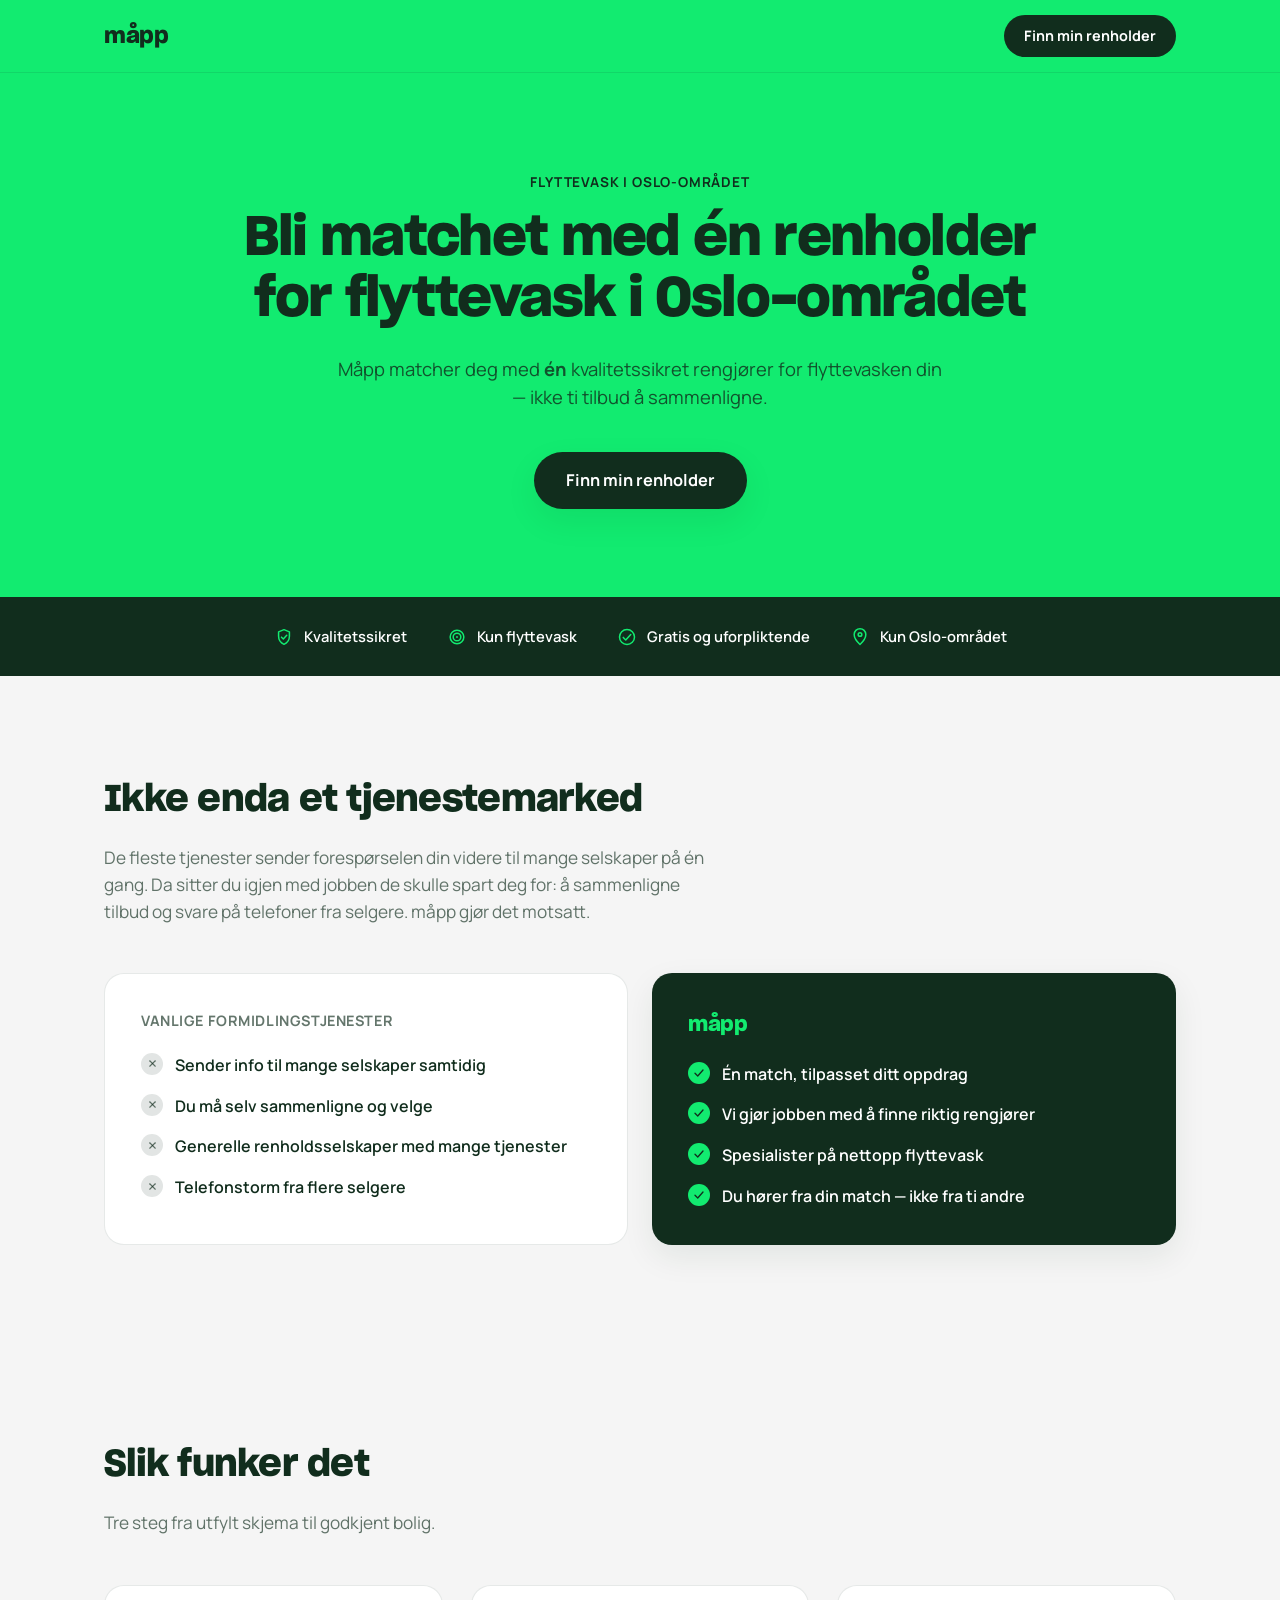
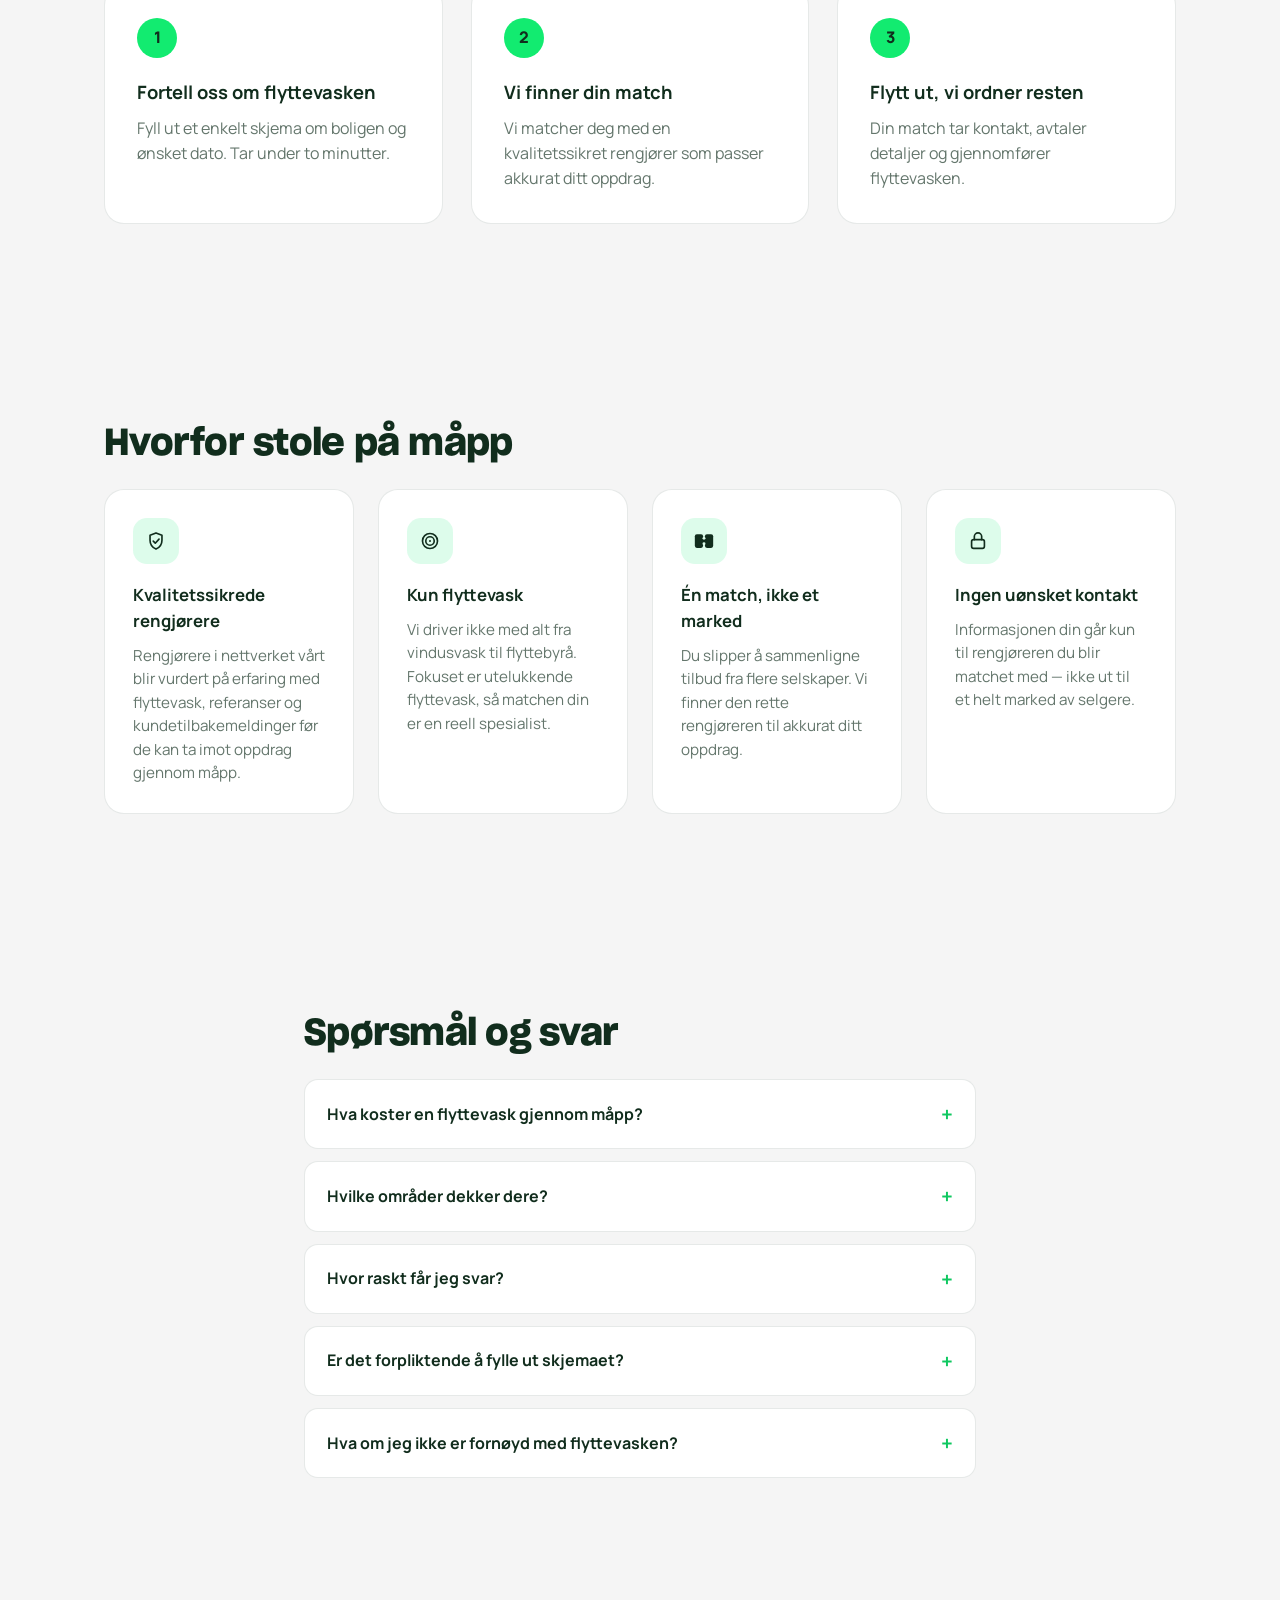
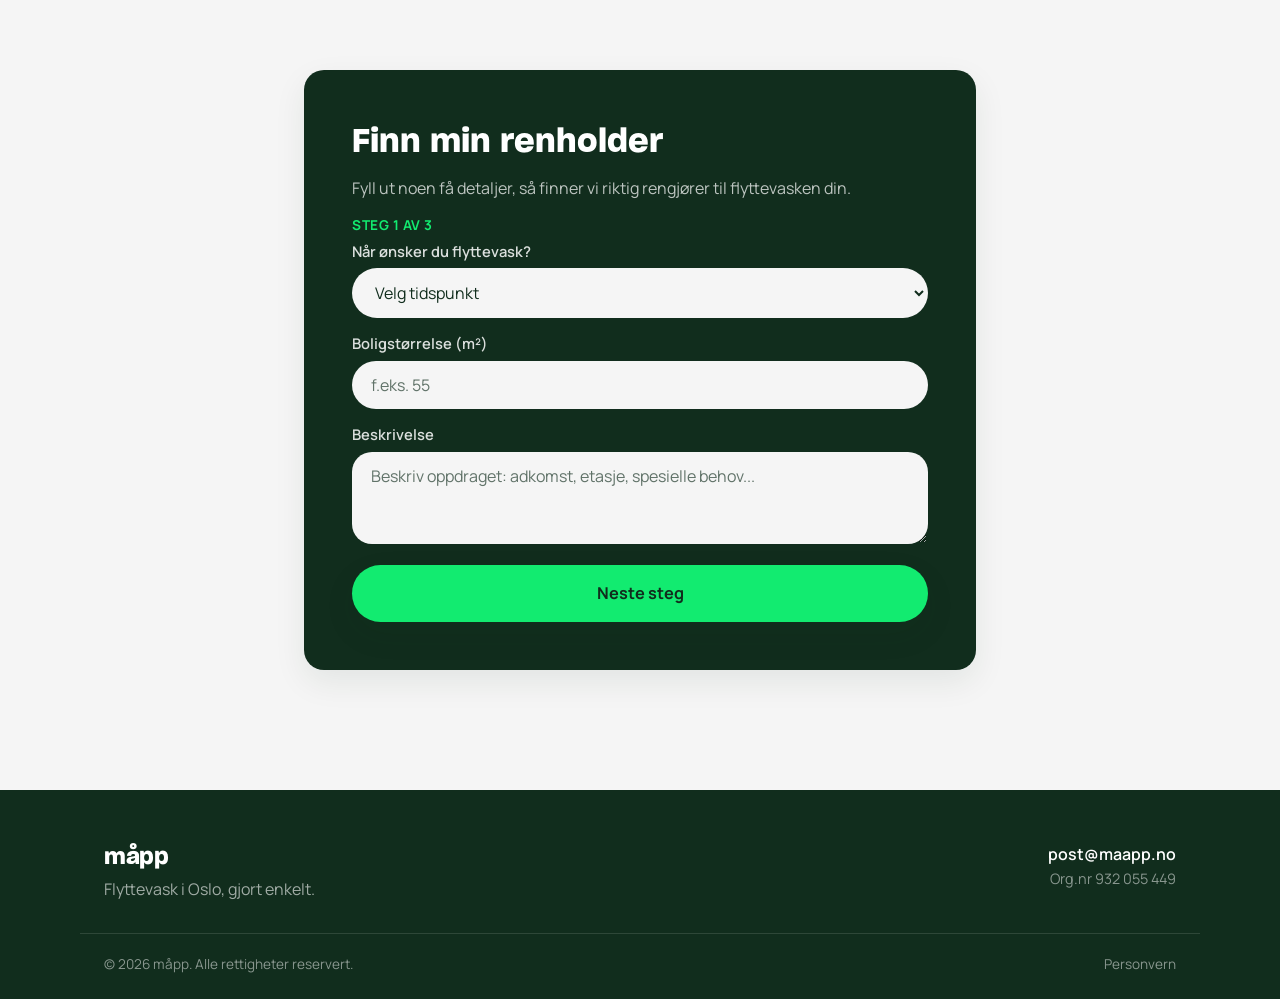
==== index.html @ 603608c3 "Initial commit: måpp landing page Static one-page site for måpp's move-out cleaning lead-gen service" ====
<!DOCTYPE html>
<html lang="no">
<head>
<meta charset="UTF-8">
<meta name="viewport" content="width=device-width, initial-scale=1.0">
<title>måpp — Flyttevask i Oslo, uten styret</title>
<meta name="description" content="måpp matcher deg med én kvalitetssikret rengjører som er spesialist på flyttevask i Oslo. Ingen tilbud å sammenligne, ingen telefonstorm — bare riktig match.">
<link rel="icon" type="image/png" href="icon.png">
<link rel="preconnect" href="https://fonts.googleapis.com">
<link rel="preconnect" href="https://fonts.gstatic.com" crossorigin>
<link href="https://fonts.googleapis.com/css2?family=Manrope:wght@400;500;600;700;800&display=swap" rel="stylesheet">
<link rel="stylesheet" href="css/style.css">
</head>
<body>

<header class="site-header" id="top">
  <div class="container header-inner">
    <a href="#top" class="logo">måpp</a>

    <div class="header-actions">
      <a href="#skjema" class="btn btn-primary btn-small">Finn min renholder</a>
    </div>
  </div>
</header>

<main>

  <!-- HERO -->
  <section class="hero">
    <div class="container hero-inner">
      <p class="eyebrow">flyttevask i oslo-området</p>
      <h1>Bli matchet med én renholder for flyttevask i Oslo-området</h1>
      <p class="hero-sub">
        Måpp matcher deg med <strong>én</strong> kvalitetssikret rengjører for flyttevasken din —
        ikke ti tilbud å sammenligne.
      </p>
      <a href="#skjema" class="btn btn-primary btn-large">Finn min renholder</a>
    </div>
  </section>

  <!-- TRUST BANNER -->
  <section class="trust-banner">
    <div class="container trust-banner-inner">
      <div class="trust-banner-item">
        <span class="icon-banner" aria-hidden="true">
          <svg viewBox="0 0 24 24" fill="none" stroke="currentColor" stroke-width="1.8" stroke-linecap="round" stroke-linejoin="round">
            <path d="M12 3.2l6.5 2.6v5.4c0 4.4-2.8 8-6.5 9.6-3.7-1.6-6.5-5.2-6.5-9.6V5.8L12 3.2z"/>
            <polyline points="9 12.2 11.2 14.4 15.3 9.9"/>
          </svg>
        </span>
        <span>Kvalitetssikret</span>
      </div>
      <div class="trust-banner-item">
        <span class="icon-banner" aria-hidden="true">
          <svg viewBox="0 0 24 24" fill="none" stroke="currentColor" stroke-width="1.8">
            <circle cx="12" cy="12" r="8.2"/>
            <circle cx="12" cy="12" r="4.6"/>
            <circle cx="12" cy="12" r="1.1" fill="currentColor" stroke="none"/>
          </svg>
        </span>
        <span>Kun flyttevask</span>
      </div>
      <div class="trust-banner-item">
        <span class="icon-banner" aria-hidden="true">
          <svg viewBox="0 0 24 24" fill="none" stroke="currentColor" stroke-width="1.8">
            <circle cx="12" cy="12" r="9"/>
            <polyline points="7.5 12.5 10.5 15.5 16.5 9" stroke-linecap="round" stroke-linejoin="round"/>
          </svg>
        </span>
        <span>Gratis og uforpliktende</span>
      </div>
      <div class="trust-banner-item">
        <span class="icon-banner" aria-hidden="true">
          <svg viewBox="0 0 24 24" fill="none" stroke="currentColor" stroke-width="1.8" stroke-linecap="round" stroke-linejoin="round">
            <path d="M12 21s7-6.5 7-12a7 7 0 10-14 0c0 5.5 7 12 7 12z"/>
            <circle cx="12" cy="9" r="2.2"/>
          </svg>
        </span>
        <span>Kun Oslo-området</span>
      </div>
    </div>
  </section>

  <!-- COMPARISON -->
  <section class="section comparison" id="hvorfor">
    <div class="container">
      <h2 class="section-title reveal">Ikke enda et tjenestemarked</h2>
      <p class="section-lead reveal">
        De fleste tjenester sender forespørselen din videre til mange selskaper på én gang. Da sitter du igjen med jobben
        de skulle spart deg for: å sammenligne tilbud og svare på telefoner fra selgere. måpp gjør det motsatt.
      </p>

      <div class="compare-grid">
        <div class="compare-card compare-card-other reveal">
          <p class="compare-label">Vanlige formidlingstjenester</p>
          <ul class="compare-list">
            <li><span class="icon icon-x" aria-hidden="true"><svg viewBox="0 0 24 24" fill="none" stroke="currentColor" stroke-width="2.4" stroke-linecap="round"><line x1="6" y1="6" x2="18" y2="18"/><line x1="18" y1="6" x2="6" y2="18"/></svg></span>Sender info til mange selskaper samtidig</li>
            <li><span class="icon icon-x" aria-hidden="true"><svg viewBox="0 0 24 24" fill="none" stroke="currentColor" stroke-width="2.4" stroke-linecap="round"><line x1="6" y1="6" x2="18" y2="18"/><line x1="18" y1="6" x2="6" y2="18"/></svg></span>Du må selv sammenligne og velge</li>
            <li><span class="icon icon-x" aria-hidden="true"><svg viewBox="0 0 24 24" fill="none" stroke="currentColor" stroke-width="2.4" stroke-linecap="round"><line x1="6" y1="6" x2="18" y2="18"/><line x1="18" y1="6" x2="6" y2="18"/></svg></span>Generelle renholdsselskaper med mange tjenester</li>
            <li><span class="icon icon-x" aria-hidden="true"><svg viewBox="0 0 24 24" fill="none" stroke="currentColor" stroke-width="2.4" stroke-linecap="round"><line x1="6" y1="6" x2="18" y2="18"/><line x1="18" y1="6" x2="6" y2="18"/></svg></span>Telefonstorm fra flere selgere</li>
          </ul>
        </div>

        <div class="compare-card compare-card-maapp reveal">
          <p class="compare-label compare-label-brand">måpp</p>
          <ul class="compare-list">
            <li><span class="icon icon-check" aria-hidden="true"><svg viewBox="0 0 24 24" fill="none" stroke="currentColor" stroke-width="2.6" stroke-linecap="round" stroke-linejoin="round"><polyline points="4 12.5 9.5 18 20 6"/></svg></span>Én match, tilpasset ditt oppdrag</li>
            <li><span class="icon icon-check" aria-hidden="true"><svg viewBox="0 0 24 24" fill="none" stroke="currentColor" stroke-width="2.6" stroke-linecap="round" stroke-linejoin="round"><polyline points="4 12.5 9.5 18 20 6"/></svg></span>Vi gjør jobben med å finne riktig rengjører</li>
            <li><span class="icon icon-check" aria-hidden="true"><svg viewBox="0 0 24 24" fill="none" stroke="currentColor" stroke-width="2.6" stroke-linecap="round" stroke-linejoin="round"><polyline points="4 12.5 9.5 18 20 6"/></svg></span>Spesialister på nettopp flyttevask</li>
            <li><span class="icon icon-check" aria-hidden="true"><svg viewBox="0 0 24 24" fill="none" stroke="currentColor" stroke-width="2.6" stroke-linecap="round" stroke-linejoin="round"><polyline points="4 12.5 9.5 18 20 6"/></svg></span>Du hører fra din match — ikke fra ti andre</li>
          </ul>
        </div>
      </div>
    </div>
  </section>

  <!-- HOW IT WORKS -->
  <section class="section how" id="slik-funker-det">
    <div class="container">
      <h2 class="section-title reveal">Slik funker det</h2>
      <p class="section-lead reveal">Tre steg fra utfylt skjema til godkjent bolig.</p>

      <div class="how-grid">
        <div class="how-card reveal">
          <span class="how-number">1</span>
          <h3>Fortell oss om flyttevasken</h3>
          <p>Fyll ut et enkelt skjema om boligen og ønsket dato. Tar under to minutter.</p>
        </div>
        <div class="how-card reveal">
          <span class="how-number">2</span>
          <h3>Vi finner din match</h3>
          <p>Vi matcher deg med en kvalitetssikret rengjører som passer akkurat ditt oppdrag.</p>
        </div>
        <div class="how-card reveal">
          <span class="how-number">3</span>
          <h3>Flytt ut, vi ordner resten</h3>
          <p>Din match tar kontakt, avtaler detaljer og gjennomfører flyttevasken.</p>
        </div>
      </div>
    </div>
  </section>

  <!-- TRUST / WHY -->
  <section class="section trust">
    <div class="container">
      <h2 class="section-title reveal">Hvorfor stole på måpp</h2>

      <div class="trust-grid">
        <div class="trust-card reveal">
          <span class="icon icon-shield" aria-hidden="true">
            <svg viewBox="0 0 24 24" fill="none" stroke="currentColor" stroke-width="1.8" stroke-linecap="round" stroke-linejoin="round">
              <path d="M12 3.2l6.5 2.6v5.4c0 4.4-2.8 8-6.5 9.6-3.7-1.6-6.5-5.2-6.5-9.6V5.8L12 3.2z"/>
              <polyline points="9 12.2 11.2 14.4 15.3 9.9"/>
            </svg>
          </span>
          <h3>Kvalitetssikrede rengjørere</h3>
          <p>Rengjørere i nettverket vårt blir vurdert på erfaring med flyttevask, referanser og kundetilbakemeldinger før de kan ta imot oppdrag gjennom måpp.</p>
        </div>
        <div class="trust-card reveal">
          <span class="icon icon-target" aria-hidden="true">
            <svg viewBox="0 0 24 24" fill="none" stroke="currentColor" stroke-width="1.8">
              <circle cx="12" cy="12" r="8.2"/>
              <circle cx="12" cy="12" r="4.6"/>
              <circle cx="12" cy="12" r="1.1" fill="currentColor" stroke="none"/>
            </svg>
          </span>
          <h3>Kun flyttevask</h3>
          <p>Vi driver ikke med alt fra vindusvask til flyttebyrå. Fokuset er utelukkende flyttevask, så matchen din er en reell spesialist.</p>
        </div>
        <div class="trust-card reveal">
          <span class="icon icon-single" aria-hidden="true">
            <svg viewBox="0 0 24 24">
              <defs>
                <mask id="puzzlePinch" maskUnits="userSpaceOnUse" x="0" y="0" width="24" height="24">
                  <rect x="0" y="0" width="24" height="24" fill="white"/>
                  <circle cx="12" cy="9.1" r="1.6" fill="black"/>
                  <circle cx="12" cy="14.9" r="1.6" fill="black"/>
                </mask>
              </defs>
              <g mask="url(#puzzlePinch)">
                <rect x="2" y="4.5" width="9" height="15" rx="2.2" fill="currentColor"/>
                <rect x="13" y="4.5" width="9" height="15" rx="2.2" fill="currentColor"/>
                <circle cx="12" cy="12" r="2.6" fill="currentColor"/>
              </g>
            </svg>
          </span>
          <h3>Én match, ikke et marked</h3>
          <p>Du slipper å sammenligne tilbud fra flere selskaper. Vi finner den rette rengjøreren til akkurat ditt oppdrag.</p>
        </div>
        <div class="trust-card reveal">
          <span class="icon icon-lock" aria-hidden="true">
            <svg viewBox="0 0 24 24" fill="none" stroke="currentColor" stroke-width="1.8" stroke-linecap="round" stroke-linejoin="round">
              <rect x="5" y="10.5" width="14" height="9.5" rx="2.2"/>
              <path d="M8 10.5V7.2a4 4 0 018 0v3.3"/>
            </svg>
          </span>
          <h3>Ingen uønsket kontakt</h3>
          <p>Informasjonen din går kun til rengjøreren du blir matchet med — ikke ut til et helt marked av selgere.</p>
        </div>
      </div>
    </div>
  </section>

  <!-- FAQ -->
  <section class="section faq" id="faq">
    <div class="container container-narrow">
      <h2 class="section-title reveal">Spørsmål og svar</h2>

      <div class="faq-list reveal">
        <details class="faq-item">
          <summary>Hva koster en flyttevask gjennom måpp?</summary>
          <p>Prisen avhenger av boligens størrelse og stand. Du får et konkret pristilbud fra rengjøreren du blir matchet med — helt uforpliktende.</p>
        </details>
        <details class="faq-item">
          <summary>Hvilke områder dekker dere?</summary>
          <p>Foreløpig dekker vi Oslo og de nærmeste omegnskommunene. Flere områder kommer etter hvert.</p>
        </details>
        <details class="faq-item">
          <summary>Hvor raskt får jeg svar?</summary>
          <p>Vi jobber for å finne din match så raskt som mulig, og tilpasser oss datoen du oppgir i skjemaet.</p>
        </details>
        <details class="faq-item">
          <summary>Er det forpliktende å fylle ut skjemaet?</summary>
          <p>Nei. Det er helt gratis og uforpliktende å bli matchet med en rengjører.</p>
        </details>
        <details class="faq-item">
          <summary>Hva om jeg ikke er fornøyd med flyttevasken?</summary>
          <p>Si ifra til oss, så følger vi opp saken direkte med rengjøreren du ble matchet med.</p>
        </details>
      </div>
    </div>
  </section>

  <!-- FORM -->
  <section class="section form-section" id="skjema">
    <div class="container container-narrow">
      <div class="form-card reveal">

        <div class="form-intro" id="form-intro">
          <h2>Finn min renholder</h2>
          <p>Fyll ut noen få detaljer, så finner vi riktig rengjører til flyttevasken din.</p>
          <p class="form-progress" id="form-progress">Steg 1 av 3</p>
        </div>

        <form id="lead-form" action="https://formspree.io/f/REPLACE_WITH_YOUR_FORM_ID" method="POST" novalidate>
          <!-- Honeypot spam trap -->
          <input type="text" name="_gotcha" class="hp-field" tabindex="-1" autocomplete="off">
          <input type="hidden" name="_subject" value="Ny lead fra måpp.no">

          <div class="form-step" data-step="1">
            <div class="field">
              <label for="tidspunkt">Når ønsker du flyttevask?</label>
              <select id="tidspunkt" name="Ønsket tidspunkt" required>
                <option value="" disabled selected>Velg tidspunkt</option>
                <option value="Så snart som mulig">Så snart som mulig</option>
                <option value="Innen en måned">Innen en måned</option>
                <option value="Over en måned">Over en måned</option>
                <option value="Ikke sikker ennå">Ikke sikker ennå</option>
              </select>
            </div>

            <div class="field">
              <label for="storrelse">Boligstørrelse (m²)</label>
              <input type="number" id="storrelse" name="Boligstørrelse (m²)" min="1" max="1000" placeholder="f.eks. 55" required>
            </div>

            <div class="field">
              <label for="kommentar">Beskrivelse</label>
              <textarea id="kommentar" name="Beskrivelse" rows="3" placeholder="Beskriv oppdraget: adkomst, etasje, spesielle behov..." required></textarea>
            </div>

            <button type="button" class="btn btn-primary btn-large btn-block" data-action="next">Neste steg</button>
          </div>

          <div class="form-step" data-step="2" hidden>
            <div class="field">
              <label for="postnummer">Postnummer</label>
              <input type="text" id="postnummer" name="Postnummer" inputmode="numeric" pattern="[0-9]{4}" maxlength="4" placeholder="f.eks. 0575" required>
            </div>

            <div class="field">
              <label for="poststed">Poststed</label>
              <input type="text" id="poststed" name="Poststed" placeholder="f.eks. Oslo" required>
            </div>

            <div class="field">
              <label for="adresse">Adresse</label>
              <input type="text" id="adresse" name="Adresse" placeholder="Gate og husnummer" required>
            </div>

            <div class="form-step-actions">
              <button type="button" class="btn btn-ghost btn-large" data-action="back">Tilbake</button>
              <button type="button" class="btn btn-primary btn-large" data-action="next">Neste steg</button>
            </div>
          </div>

          <div class="form-step" data-step="3" hidden>
            <div class="field">
              <label for="navn">Navn</label>
              <input type="text" id="navn" name="Navn" autocomplete="name" required>
            </div>

            <div class="field">
              <label for="telefon">Telefon</label>
              <input type="tel" id="telefon" name="Telefon" autocomplete="tel" required>
            </div>

            <div class="field">
              <label for="epost">E-post</label>
              <input type="email" id="epost" name="E-post" autocomplete="email" required>
            </div>

            <div class="field field-checkbox">
              <label class="checkbox-label">
                <input type="checkbox" id="samtykke" name="Samtykke" value="Ja" required>
                <span>Jeg samtykker til at måpp deler opplysningene mine med en rengjører, slik at jeg kan bli kontaktet med et tilbud.</span>
              </label>
            </div>

            <div class="form-step-actions">
              <button type="button" class="btn btn-ghost btn-large" data-action="back">Tilbake</button>
              <button type="submit" class="btn btn-primary btn-large" id="submit-btn">Send inn</button>
            </div>
          </div>
        </form>

        <div class="form-success" id="form-success" hidden>
          <span class="icon icon-check-circle" aria-hidden="true">
            <svg viewBox="0 0 24 24" fill="none" stroke="var(--accent)" stroke-width="2.4" stroke-linecap="round" stroke-linejoin="round"><polyline points="4 12.5 9.5 18 20 6"/></svg>
          </span>
          <h2>Takk!</h2>
          <p>Vi har mottatt forespørselen din og tar kontakt så snart vi har funnet din match.</p>
        </div>

        <p class="form-error" id="form-error" hidden>
          Noe gikk galt med innsendingen. Prøv gjerne igjen, eller ta kontakt direkte.
        </p>

      </div>
    </div>
  </section>

</main>

<footer class="site-footer">
  <div class="container footer-inner">
    <div class="footer-brand">
      <p class="logo logo-light">måpp</p>
      <p>Flyttevask i Oslo, gjort enkelt.</p>
    </div>
    <div class="footer-contact">
      <p><a href="mailto:post@maapp.no">post@maapp.no</a></p>
      <p class="footer-muted">Org.nr 932 055 449</p>
    </div>
  </div>
  <div class="container footer-bottom">
    <p>&copy; <span id="year"></span> måpp. Alle rettigheter reservert.</p>
    <a href="personvern.html" class="footer-legal-link">Personvern</a>
  </div>
</footer>

<script src="js/script.js"></script>
</body>
</html>
---- css/style.css ----
/* ---------- Tokens ---------- */
:root {
  --bg: #f5f5f5;
  --surface: #ffffff;
  --brand: #12eb70;
  --brand-dark: #0fc860;
  --accent: #112d1d;
  --text: #112d1d;
  --text-muted: rgba(17, 45, 29, 0.65);
  --border: rgba(17, 45, 29, 0.1);
  --radius-lg: 20px;
  --radius-md: 14px;
  --radius-sm: 10px;
  --shadow: 0 12px 32px rgba(17, 45, 29, 0.08);
  --max-width: 1120px;
  --font: "Manrope", -apple-system, BlinkMacSystemFont, "Segoe UI", sans-serif;
  --font-headline: "Sharp Grotesk", var(--font);
}

@font-face {
  font-family: "Sharp Grotesk";
  src: url("../Sharp_Grotesk/SharpGrotesk-SemiBold20.otf") format("opentype");
  font-weight: 600;
  font-style: normal;
  font-display: swap;
}

/* ---------- Reset ---------- */
* { box-sizing: border-box; }
html { scroll-behavior: smooth; }
body {
  margin: 0;
  font-family: var(--font);
  background: var(--bg);
  color: var(--text);
  line-height: 1.55;
  -webkit-font-smoothing: antialiased;
}
h1, h2, h3, p, ul, figure { margin: 0; }
ul { padding: 0; list-style: none; }
a { color: inherit; text-decoration: none; }
img { max-width: 100%; display: block; }
button { font: inherit; cursor: pointer; }
section[id] { scroll-margin-top: 84px; }

.container {
  max-width: var(--max-width);
  margin: 0 auto;
  padding: 0 24px;
}
.container-narrow { max-width: 720px; }

/* ---------- Buttons ---------- */
.btn {
  display: inline-flex;
  align-items: center;
  justify-content: center;
  gap: 8px;
  border: none;
  border-radius: 999px;
  font-weight: 700;
  cursor: pointer;
  transition: transform 0.15s ease, box-shadow 0.15s ease, background 0.15s ease, opacity 0.15s ease;
  white-space: nowrap;
}
.btn-primary {
  background: var(--brand);
  color: var(--accent);
}
.btn-primary:hover { background: var(--brand-dark); transform: translateY(-1px); }
.btn-primary:active { transform: translateY(0); }
.btn-primary:disabled { opacity: 0.6; cursor: not-allowed; transform: none; }
.btn-ghost {
  background: transparent;
  color: var(--text);
  border: 1.5px solid var(--border);
}
.btn-ghost:hover { border-color: var(--accent); }
.btn-small { padding: 10px 20px; font-size: 0.9rem; }
.btn-large { padding: 16px 32px; font-size: 1.02rem; box-shadow: var(--shadow); }
.btn-block { width: 100%; }

/* On the green header/hero, a green button would blend into the background —
   swap primary buttons there to a dark fill so they still pop. */
.site-header .btn-primary,
.hero .btn-primary {
  background: var(--accent);
  color: #ffffff;
}
.site-header .btn-primary:hover,
.hero .btn-primary:hover {
  background: #1c3d28;
}

/* ---------- Icons (inline SVG, no dependency) ---------- */
.icon {
  position: relative; flex-shrink: 0;
  display: inline-flex; align-items: center; justify-content: center;
}
.icon svg { width: 100%; height: 100%; display: block; }

.icon-x, .icon-check {
  width: 22px; height: 22px; border-radius: 50%;
}
.icon-x { background: rgba(17,45,29,0.12); color: var(--text-muted); }
.icon-x svg { width: 11px; height: 11px; }

.icon-check { background: var(--brand); color: var(--accent); }
.icon-check svg { width: 12px; height: 12px; }

.icon-shield, .icon-target, .icon-single, .icon-lock, .icon-check-circle {
  width: 46px; height: 46px; border-radius: 14px;
  background: rgba(18, 235, 112, 0.14);
  color: var(--accent);
}
.icon-shield svg, .icon-target svg, .icon-single svg, .icon-lock svg { width: 22px; height: 22px; }

.icon-check-circle {
  width: 64px; height: 64px; border-radius: 50%;
  background: var(--brand);
  margin: 0 auto 16px;
}
.icon-check-circle svg { width: 26px; height: 26px; }

/* ---------- Header ---------- */
.site-header {
  position: sticky; top: 0; z-index: 100;
  background: var(--brand);
  border-bottom: 1px solid var(--border);
}
.header-inner {
  display: flex; align-items: center; justify-content: space-between;
  height: 72px;
}
.logo {
  font-family: var(--font-headline);
  font-size: 1.4rem; font-weight: 600; letter-spacing: -0.02em;
  color: var(--accent);
}
.logo-light { color: #ffffff; }

.header-actions { display: flex; align-items: center; gap: 16px; }

/* ---------- Hero ---------- */
.hero {
  padding: 96px 0 88px;
  background: var(--brand);
}
.hero-inner { max-width: 840px; margin: 0 auto; text-align: center; }

.eyebrow {
  display: inline-block;
  font-weight: 700; font-size: 0.85rem; letter-spacing: 0.06em; text-transform: uppercase;
  color: var(--accent);
  margin-bottom: 16px;
}
.hero h1 {
  font-family: var(--font-headline);
  font-size: clamp(2.1rem, 4.5vw, 3.4rem);
  font-weight: 600; letter-spacing: -0.03em;
  line-height: 1.12;
  color: var(--accent);
  margin-bottom: 24px;
}
.hero-sub {
  font-size: 1.15rem;
  color: rgba(17, 45, 29, 0.8);
  max-width: 620px;
  margin: 0 auto 40px;
}

/* ---------- Trust banner ---------- */
.trust-banner { background: var(--accent); padding: 28px 0; }
.trust-banner-inner {
  display: flex; flex-wrap: wrap;
  justify-content: center; align-items: center;
  row-gap: 16px; column-gap: 40px;
}
.trust-banner-item {
  display: flex; align-items: center; gap: 10px;
  color: #ffffff; font-weight: 600; font-size: 0.92rem;
}
.icon-banner {
  display: inline-flex; flex-shrink: 0;
  width: 20px; height: 20px;
  color: var(--brand);
}
.icon-banner svg { width: 100%; height: 100%; }

/* ---------- Sections ---------- */
.section { padding: 96px 0; }
.section-title {
  font-family: var(--font-headline);
  font-size: clamp(1.7rem, 3vw, 2.3rem);
  font-weight: 600; letter-spacing: -0.02em;
  margin-bottom: 16px;
}
.section-lead {
  font-size: 1.08rem;
  color: var(--text-muted);
  max-width: 620px;
  margin-bottom: 48px;
}

/* Comparison */
.compare-grid { display: grid; grid-template-columns: 1fr 1fr; gap: 24px; }
.compare-card { padding: 36px; border-radius: var(--radius-lg); }
.compare-card-other { background: var(--surface); border: 1px solid var(--border); }
.compare-card-maapp { background: var(--accent); color: #ffffff; box-shadow: var(--shadow); }
.compare-label {
  font-weight: 700; font-size: 0.9rem; text-transform: uppercase; letter-spacing: 0.04em;
  color: var(--text-muted); margin-bottom: 20px;
}
.compare-label-brand {
  font-family: var(--font-headline);
  font-size: 1.3rem;
  font-weight: 600;
  letter-spacing: -0.02em;
  text-transform: none;
  color: var(--brand);
}
.compare-list li { display: flex; align-items: flex-start; gap: 12px; margin-bottom: 16px; font-weight: 600; }
.compare-list li:last-child { margin-bottom: 0; }
.compare-card-maapp .compare-list li { color: #ffffff; }

/* How it works */
.how-grid { display: grid; grid-template-columns: repeat(3, 1fr); gap: 28px; }
.how-card {
  background: var(--surface); border: 1px solid var(--border);
  border-radius: var(--radius-lg); padding: 32px;
}
.how-number {
  display: inline-flex; align-items: center; justify-content: center;
  width: 40px; height: 40px; border-radius: 50%;
  background: var(--brand); color: var(--accent);
  font-weight: 800; margin-bottom: 20px;
}
.how-card h3 { font-size: 1.15rem; margin-bottom: 10px; font-weight: 700; }
.how-card p { color: var(--text-muted); }

/* Trust */
.trust-grid { display: grid; grid-template-columns: repeat(4, 1fr); gap: 24px; }
.trust-card {
  background: var(--surface); border: 1px solid var(--border);
  border-radius: var(--radius-lg); padding: 28px;
}
.trust-card .icon { position: relative; margin-bottom: 18px; }
.trust-card h3 { font-size: 1.05rem; margin-bottom: 10px; font-weight: 700; }
.trust-card p { color: var(--text-muted); font-size: 0.95rem; }

/* FAQ */
.faq-list { display: flex; flex-direction: column; gap: 12px; }
.faq-item {
  background: var(--surface); border: 1px solid var(--border);
  border-radius: var(--radius-md); padding: 18px 22px;
}
.faq-item summary {
  cursor: pointer; font-weight: 700; list-style: none;
  display: flex; align-items: center; justify-content: space-between;
}
.faq-item summary::-webkit-details-marker { display: none; }
.faq-item summary::after {
  content: "+"; font-size: 1.3rem; color: var(--brand-dark); margin-left: 16px; flex-shrink: 0;
  transition: transform 0.15s ease;
}
.faq-item[open] summary::after { transform: rotate(45deg); }
.faq-item p { margin-top: 14px; color: var(--text-muted); }

/* ---------- Legal page ---------- */
.legal-page { padding: 64px 0 96px; }
.legal-title {
  font-family: var(--font-headline);
  font-size: clamp(1.9rem, 4vw, 2.6rem);
  font-weight: 600; letter-spacing: -0.02em;
  margin-bottom: 20px;
}
.legal-intro { font-size: 1.05rem; margin-bottom: 8px; }
.legal-page h2 {
  font-family: var(--font-headline);
  font-size: 1.4rem; font-weight: 600; letter-spacing: -0.01em;
  margin-top: 40px; margin-bottom: 12px;
}
.legal-page h3 {
  font-size: 1.05rem; font-weight: 700;
  margin-top: 24px; margin-bottom: 8px;
}
.legal-page p { color: var(--text-muted); margin-bottom: 4px; }
.legal-page a { color: var(--brand-dark); text-decoration: underline; text-underline-offset: 2px; }
.legal-page a:hover { color: var(--accent); }
.legal-list { margin: 12px 0 16px; padding-left: 20px; list-style: disc; }
.legal-list li { color: var(--text-muted); margin-bottom: 6px; }
.legal-list strong { color: var(--text); }

/* ---------- Form ---------- */
.form-section { padding-bottom: 120px; }
.form-card {
  background: var(--accent);
  color: #ffffff;
  border-radius: var(--radius-lg);
  padding: 48px;
  box-shadow: var(--shadow);
}
.form-intro h2 { font-family: var(--font-headline); font-size: clamp(1.6rem, 3vw, 2rem); font-weight: 600; margin-bottom: 8px; }
.form-intro p { color: rgba(255,255,255,0.72); margin-bottom: 4px; }
.form-progress {
  font-weight: 700; font-size: 0.85rem; letter-spacing: 0.04em; text-transform: uppercase;
  color: var(--brand) !important; margin-top: 14px; margin-bottom: 18px;
}

.field { margin-bottom: 14px; }
.field label {
  display: block; font-weight: 600; font-size: 0.92rem; margin-bottom: 6px;
  color: rgba(255,255,255,0.85);
}
.field input, .field select, .field textarea {
  width: 100%;
  padding: 12px 18px;
  border-radius: 999px;
  border: 1.5px solid transparent;
  background: var(--bg);
  color: var(--text);
  font-family: var(--font);
  font-size: 1rem;
}
.field input::placeholder, .field textarea::placeholder { color: var(--text-muted); }
.field select option { color: var(--text); }
.field input:focus, .field select:focus, .field textarea:focus {
  outline: none; border-color: var(--brand);
  background: var(--bg);
}
.field textarea { border-radius: var(--radius-lg); resize: vertical; }

.field-checkbox .checkbox-label {
  display: flex; align-items: flex-start; gap: 10px;
  margin-bottom: 0;
  font-size: 0.9rem; font-weight: 500;
  color: rgba(255,255,255,0.85);
  cursor: pointer;
}
.checkbox-label input[type="checkbox"] {
  width: 18px; height: 18px;
  flex-shrink: 0; margin-top: 2px;
  accent-color: var(--brand);
  cursor: pointer;
}

.hp-field { position: absolute; left: -9999px; opacity: 0; height: 0; width: 0; }

.form-step-actions { display: flex; gap: 16px; align-items: center; margin-top: 8px; }
.form-step-actions .btn-ghost {
  background: rgba(255,255,255,0.08);
  color: #ffffff;
  border-color: rgba(255,255,255,0.25);
  box-shadow: none;
}
.form-step-actions .btn-ghost:hover { background: rgba(255,255,255,0.14); border-color: #ffffff; }

.form-success { text-align: center; padding: 24px 0; }
.form-success h2 { font-family: var(--font-headline); font-size: 1.6rem; font-weight: 600; margin-bottom: 10px; }
.form-success p { color: rgba(255,255,255,0.75); }

.form-error {
  margin-top: 20px; color: #ffb4b4; font-weight: 600; text-align: center;
}

/* ---------- Footer ---------- */
.site-footer { background: var(--accent); color: rgba(255,255,255,0.8); padding: 56px 0 24px; }
.footer-inner {
  display: flex; justify-content: space-between; align-items: flex-start;
  gap: 24px; padding-bottom: 32px; border-bottom: 1px solid rgba(255,255,255,0.12);
}
.footer-brand .logo { line-height: 1; }
.footer-brand p:last-child { margin-top: 8px; color: rgba(255,255,255,0.6); }
.footer-contact { text-align: right; }
.footer-contact p:first-child { line-height: 1; }
.footer-contact a { font-weight: 600; color: #ffffff; }
.footer-contact a:hover { color: var(--brand); }
.footer-muted { color: rgba(255,255,255,0.5); font-size: 0.9rem; margin-top: 6px; }
.footer-bottom {
  display: flex; flex-wrap: wrap; justify-content: space-between; align-items: center; gap: 8px;
  padding-top: 20px; font-size: 0.85rem; color: rgba(255,255,255,0.5);
}
.footer-legal-link { color: rgba(255,255,255,0.5); }
.footer-legal-link:hover { color: var(--brand); }

/* ---------- Reveal animation ---------- */
.reveal { opacity: 0; transform: translateY(16px); transition: opacity 0.6s ease, transform 0.6s ease; }
.reveal.is-visible { opacity: 1; transform: translateY(0); }
@media (prefers-reduced-motion: reduce) {
  .reveal { opacity: 1; transform: none; transition: none; }
  html { scroll-behavior: auto; }
}

/* ---------- Responsive ---------- */
@media (max-width: 900px) {
  .trust-grid { grid-template-columns: repeat(2, 1fr); }
  .how-grid { grid-template-columns: 1fr; }
  .compare-grid { grid-template-columns: 1fr; }
}

@media (max-width: 760px) {
  .hero { padding: 56px 0 64px; }
  .hero h1 { font-size: 2.6rem; }
  .trust-banner-inner {
    display: grid; grid-template-columns: 1fr 1fr;
    row-gap: 24px; column-gap: 12px;
  }
  .trust-banner-item {
    flex-direction: column; text-align: center;
    gap: 8px; font-size: 0.85rem;
  }
  .section { padding: 64px 0; }
  .trust-grid { grid-template-columns: 1fr; }
  .form-card { padding: 28px; }
  .site-footer { padding-top: 40px; }
  .footer-inner { flex-direction: column; }
  .footer-contact { text-align: left; }
}
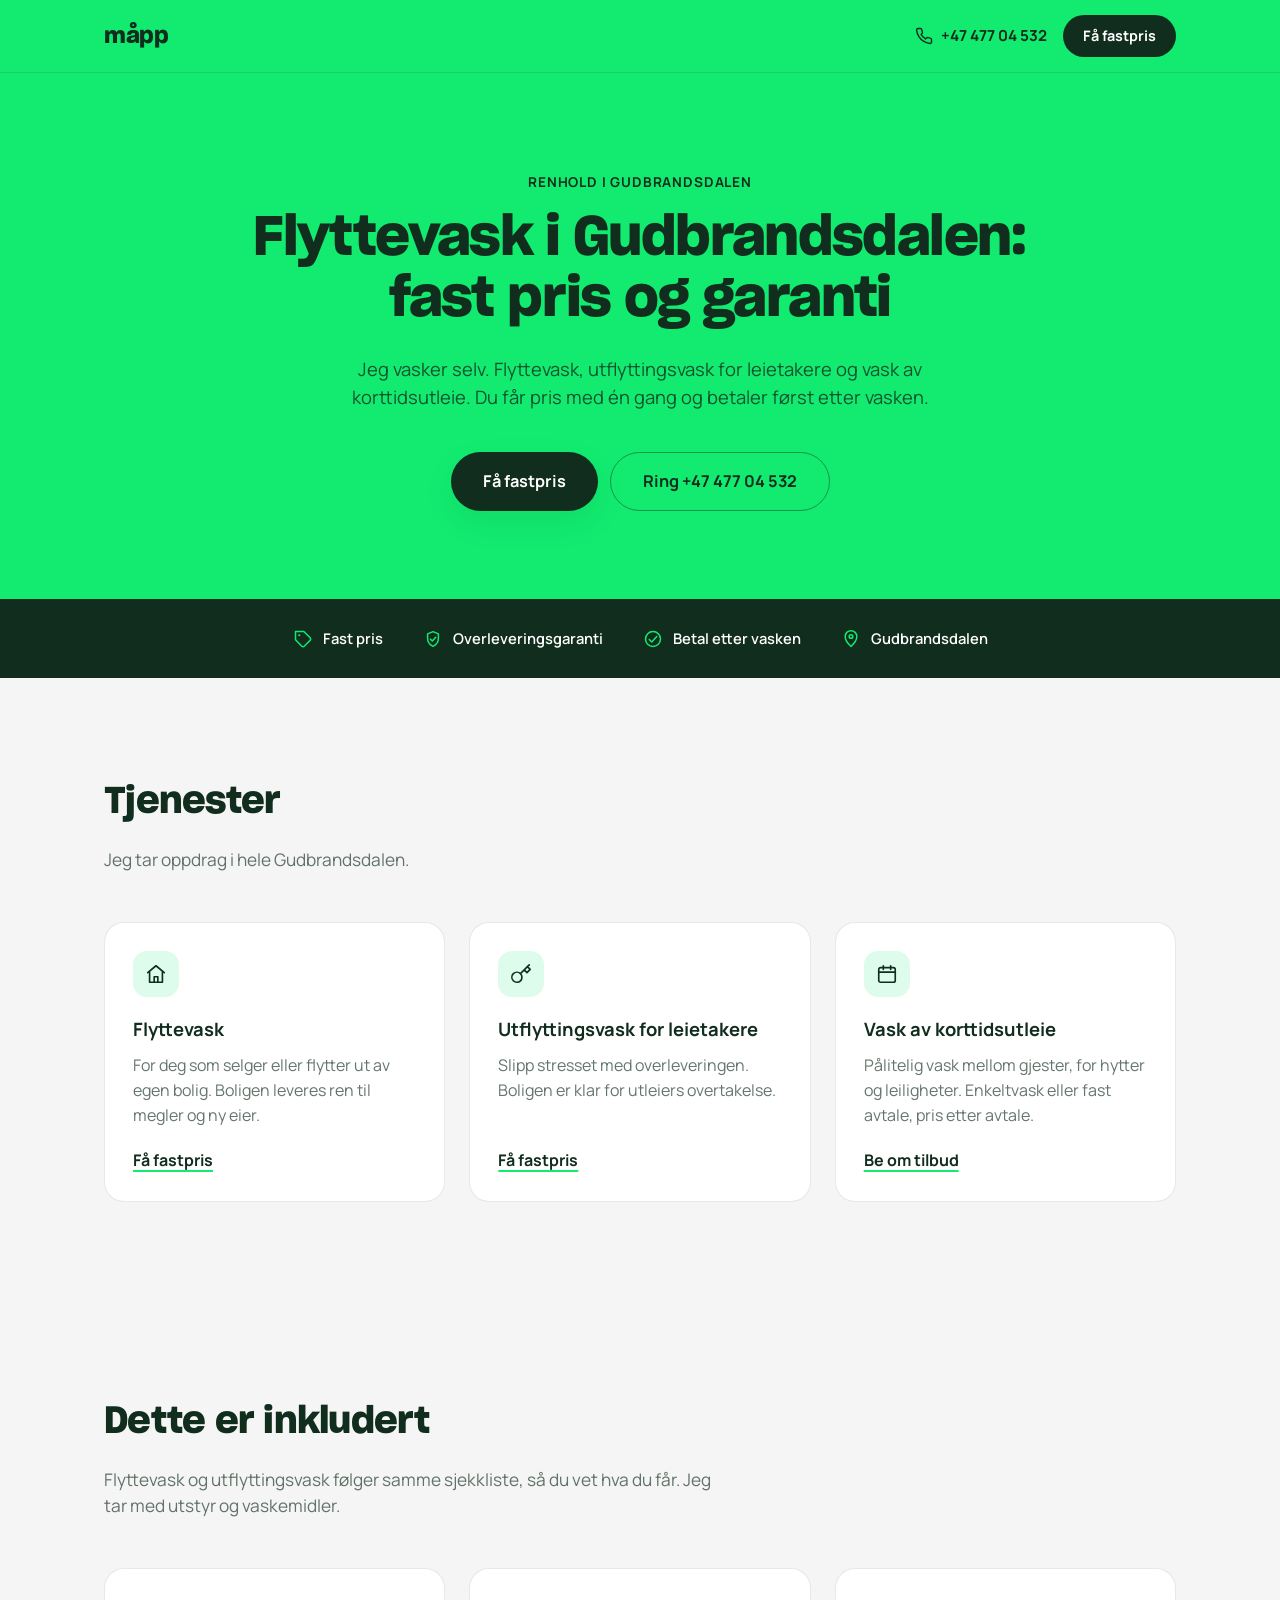
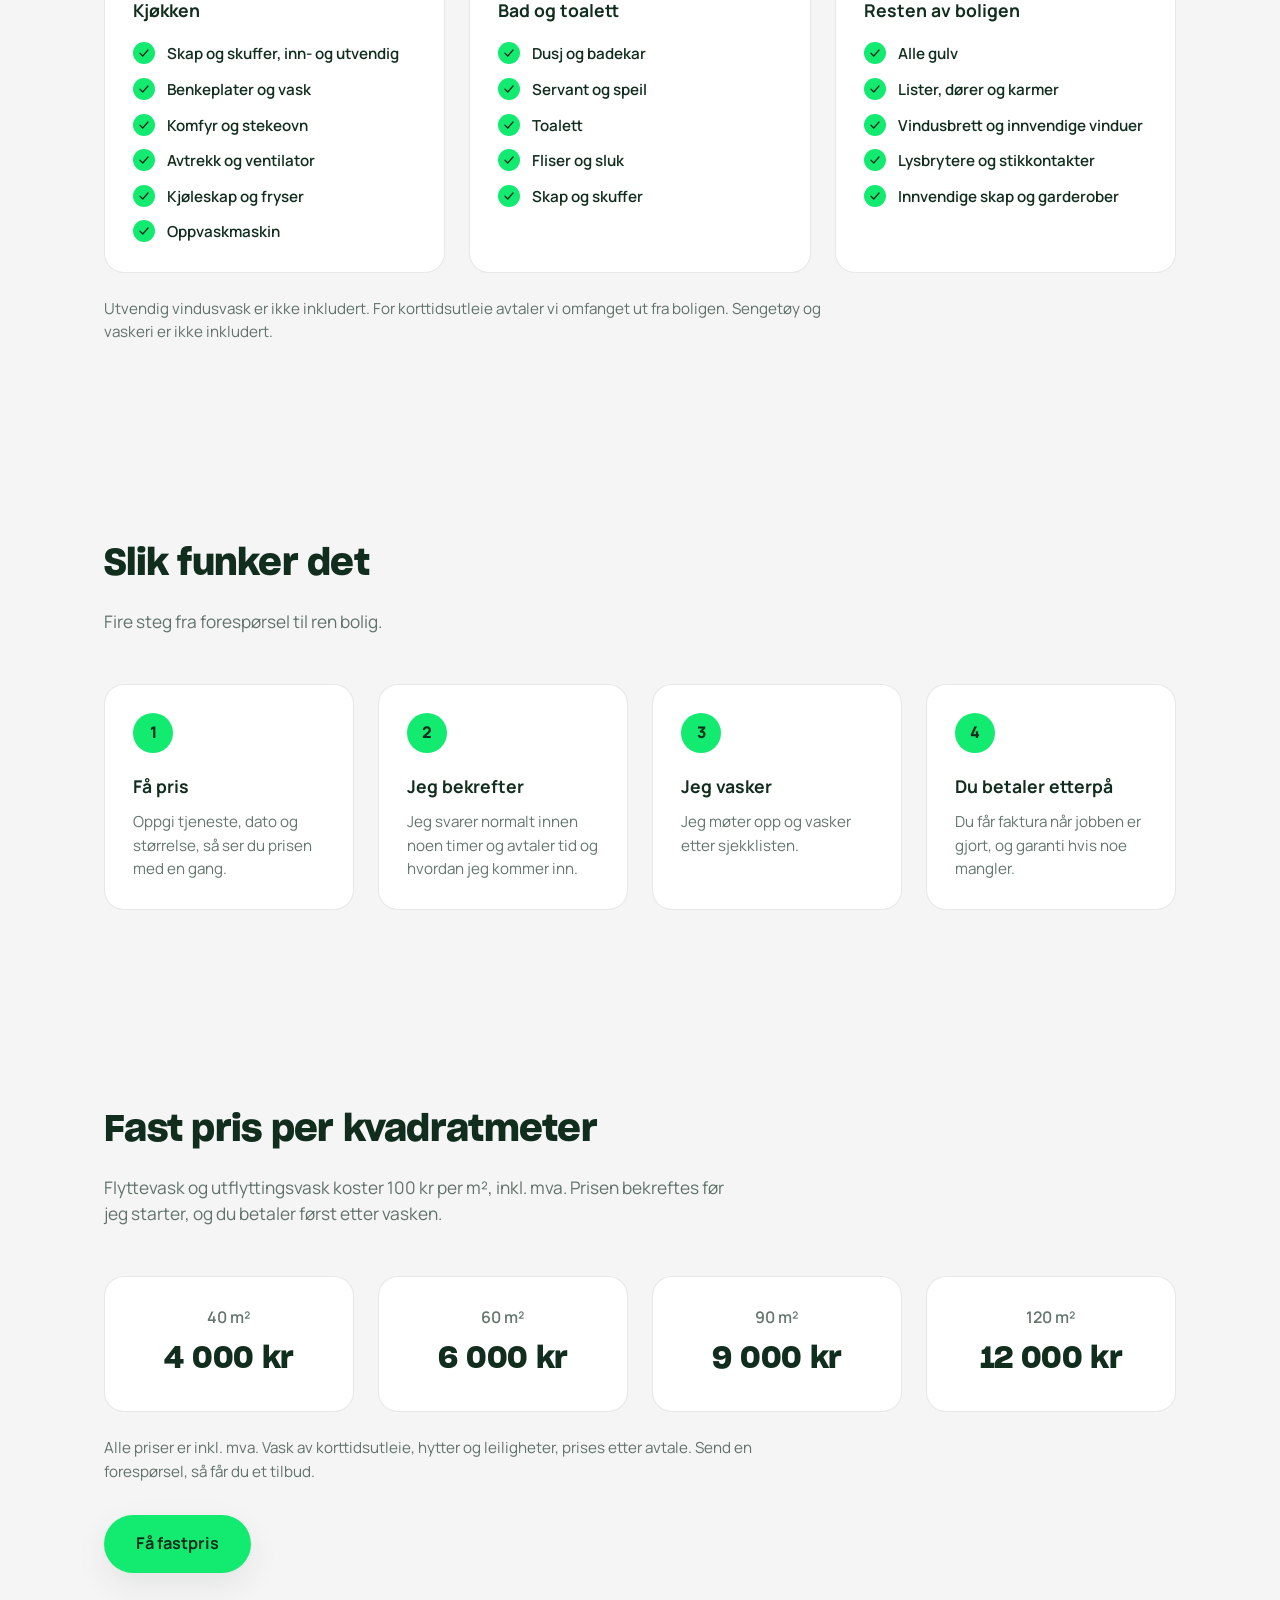
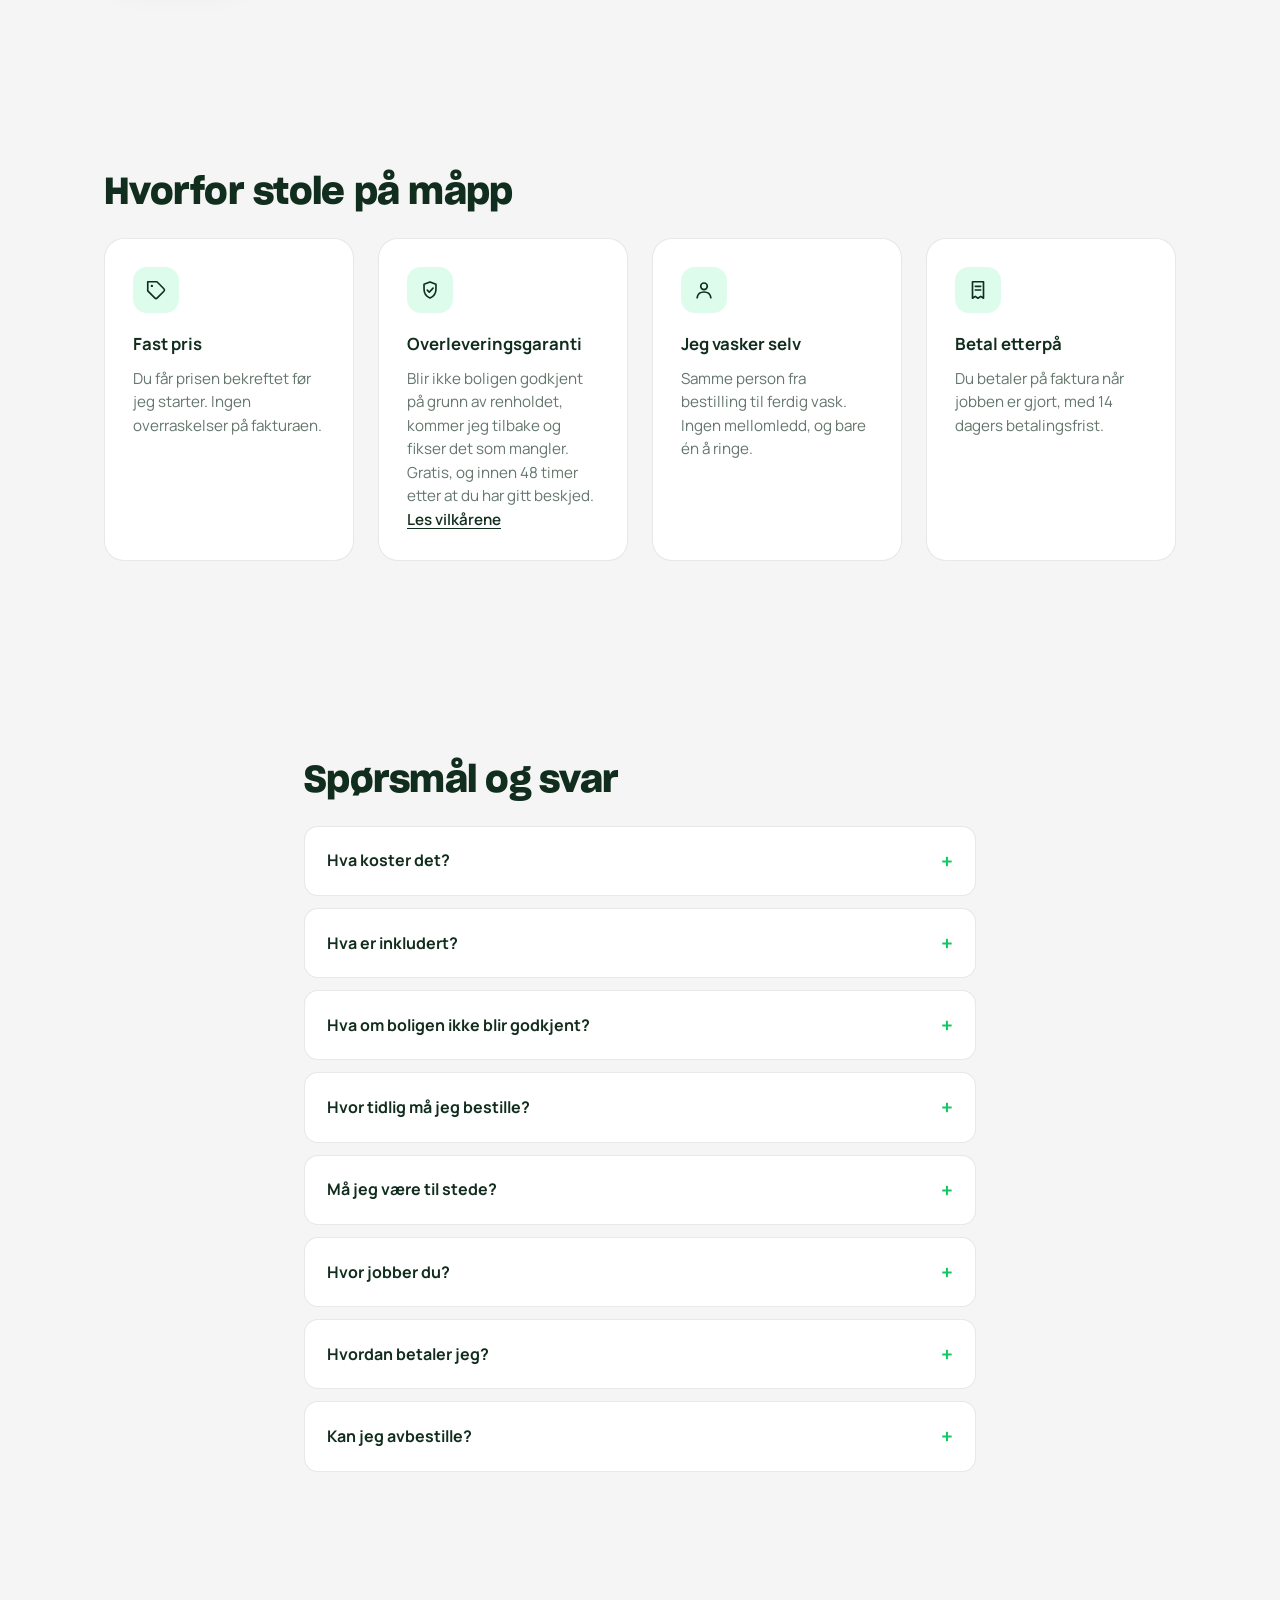
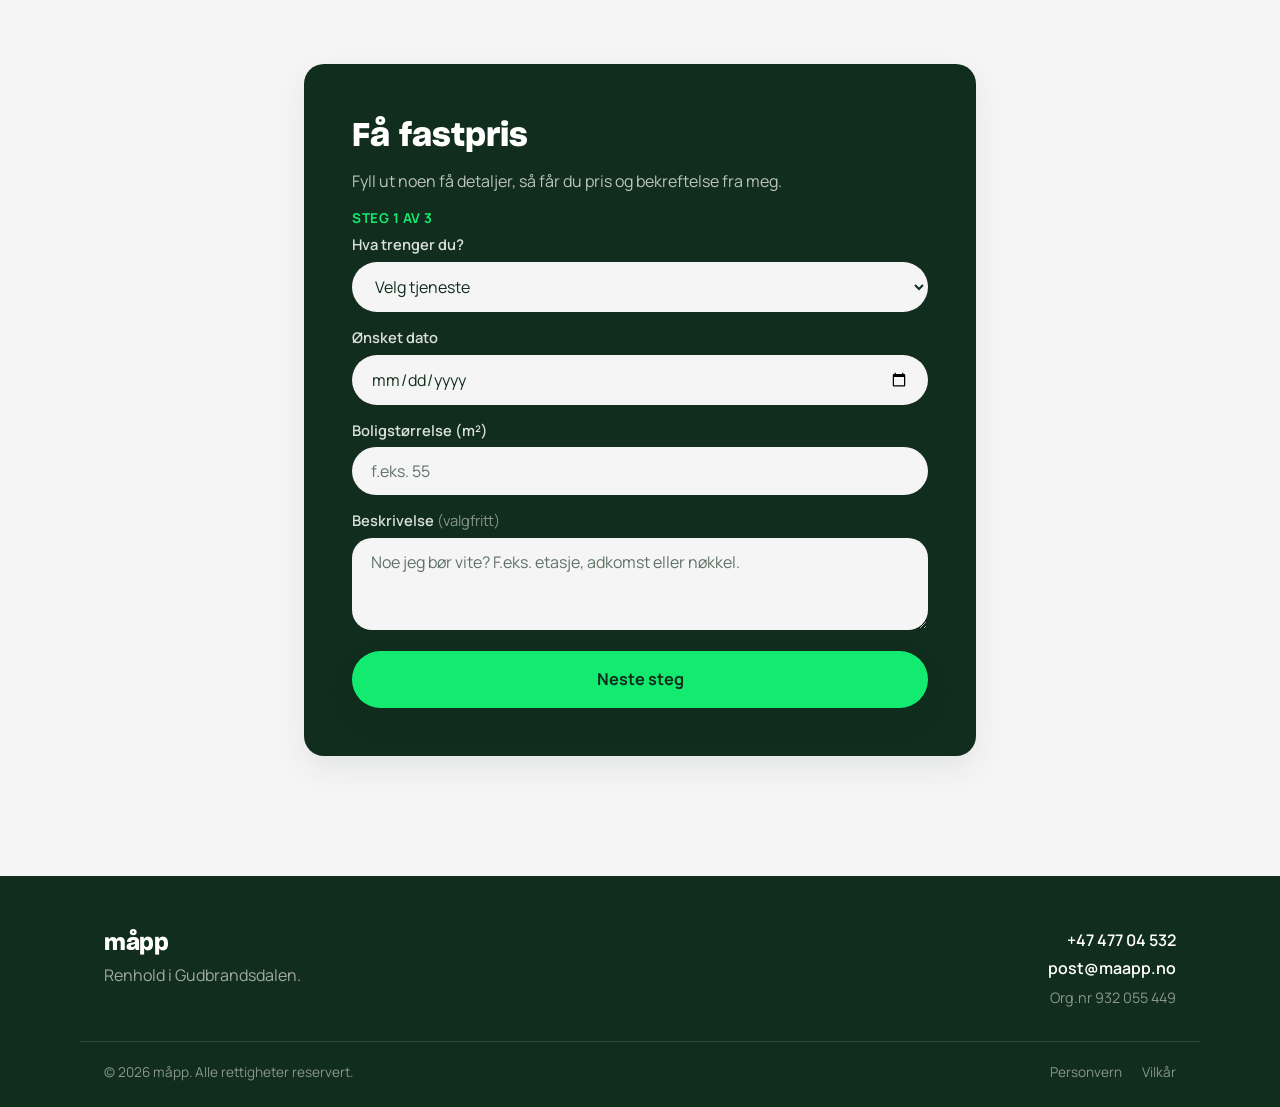
==== commit 656bbb82: "Pivot site to direct cleaning in Gudbrandsdalen Rewrite the site for måpp offering flyttevask, utfly" ====
--- a/index.html
+++ b/index.html
@@ -3,13 +3,31 @@
 <head>
 <meta charset="UTF-8">
 <meta name="viewport" content="width=device-width, initial-scale=1.0">
-<title>måpp — Flyttevask i Oslo, uten styret</title>
-<meta name="description" content="måpp matcher deg med én kvalitetssikret rengjører som er spesialist på flyttevask i Oslo. Ingen tilbud å sammenligne, ingen telefonstorm — bare riktig match.">
+<title>måpp — Flyttevask i Gudbrandsdalen</title>
+<meta name="description" content="Flyttevask, utflyttingsvask for leietakere og vask av korttidsutleie i Gudbrandsdalen. Fast pris, overleveringsgaranti og betaling etter vasken.">
+<link rel="canonical" href="https://maapp.no/">
+<meta property="og:type" content="website">
+<meta property="og:locale" content="nb_NO">
+<meta property="og:title" content="måpp — Flyttevask i Gudbrandsdalen">
+<meta property="og:description" content="Fast pris, overleveringsgaranti og betaling etter vasken. Flyttevask, utflyttingsvask og vask av korttidsutleie.">
+<meta property="og:url" content="https://maapp.no/">
 <link rel="icon" type="image/png" href="icon.png">
 <link rel="preconnect" href="https://fonts.googleapis.com">
 <link rel="preconnect" href="https://fonts.gstatic.com" crossorigin>
 <link href="https://fonts.googleapis.com/css2?family=Manrope:wght@400;500;600;700;800&display=swap" rel="stylesheet">
 <link rel="stylesheet" href="css/style.css">
+<script type="application/ld+json">
+{
+  "@context": "https://schema.org",
+  "@type": "LocalBusiness",
+  "name": "måpp",
+  "url": "https://maapp.no/",
+  "telephone": "+4747704532",
+  "email": "post@maapp.no",
+  "description": "Flyttevask, utflyttingsvask for leietakere og vask av korttidsutleie i Gudbrandsdalen.",
+  "areaServed": { "@type": "AdministrativeArea", "name": "Gudbrandsdalen" }
+}
+</script>
 </head>
 <body>
 
@@ -18,7 +36,13 @@
     <a href="#top" class="logo">måpp</a>
 
     <div class="header-actions">
-      <a href="#skjema" class="btn btn-primary btn-small">Finn min renholder</a>
+      <a href="tel:+4747704532" class="header-phone" aria-label="Ring +47 477 04 532">
+        <svg viewBox="0 0 24 24" fill="none" stroke="currentColor" stroke-width="1.9" stroke-linecap="round" stroke-linejoin="round" aria-hidden="true">
+          <path d="M22 16.92v3a2 2 0 0 1-2.18 2 19.79 19.79 0 0 1-8.63-3.07 19.5 19.5 0 0 1-6-6 19.79 19.79 0 0 1-3.07-8.67A2 2 0 0 1 4.11 2h3a2 2 0 0 1 2 1.72 12.84 12.84 0 0 0 .7 2.81 2 2 0 0 1-.45 2.11L8.09 9.91a16 16 0 0 0 6 6l1.27-1.27a2 2 0 0 1 2.11-.45 12.84 12.84 0 0 0 2.81.7A2 2 0 0 1 22 16.92z"/>
+        </svg>
+        <span class="header-phone-number">+47 477 04 532</span>
+      </a>
+      <a href="#skjema" class="btn btn-primary btn-small">Få fastpris</a>
     </div>
   </div>
 </header>
@@ -28,19 +52,31 @@
   <!-- HERO -->
   <section class="hero">
     <div class="container hero-inner">
-      <p class="eyebrow">flyttevask i oslo-området</p>
-      <h1>Bli matchet med én renholder for flyttevask i Oslo-området</h1>
+      <p class="eyebrow">Renhold i Gudbrandsdalen</p>
+      <h1>Flyttevask i Gudbrandsdalen: fast pris og garanti</h1>
       <p class="hero-sub">
-        Måpp matcher deg med <strong>én</strong> kvalitetssikret rengjører for flyttevasken din —
-        ikke ti tilbud å sammenligne.
+        Jeg vasker selv. Flyttevask, utflyttingsvask for leietakere og vask av korttidsutleie.
+        Du får pris med én gang og betaler først etter vasken.
       </p>
-      <a href="#skjema" class="btn btn-primary btn-large">Finn min renholder</a>
+      <div class="hero-actions">
+        <a href="#skjema" class="btn btn-primary btn-large">Få fastpris</a>
+        <a href="tel:+4747704532" class="btn btn-outline btn-large">Ring +47 477 04 532</a>
+      </div>
     </div>
   </section>
 
   <!-- TRUST BANNER -->
   <section class="trust-banner">
     <div class="container trust-banner-inner">
+      <div class="trust-banner-item">
+        <span class="icon-banner" aria-hidden="true">
+          <svg viewBox="0 0 24 24" fill="none" stroke="currentColor" stroke-width="1.8" stroke-linecap="round" stroke-linejoin="round">
+            <path d="M20.6 13.4l-7.2 7.2a2 2 0 0 1-2.8 0L3 13V3h10l7.6 7.6a2 2 0 0 1 0 2.8z"/>
+            <circle cx="7.5" cy="7.5" r="1.3" fill="currentColor" stroke="none"/>
+          </svg>
+        </span>
+        <span>Fast pris</span>
+      </div>
       <div class="trust-banner-item">
         <span class="icon-banner" aria-hidden="true">
           <svg viewBox="0 0 24 24" fill="none" stroke="currentColor" stroke-width="1.8" stroke-linecap="round" stroke-linejoin="round">
@@ -48,17 +84,7 @@
             <polyline points="9 12.2 11.2 14.4 15.3 9.9"/>
           </svg>
         </span>
-        <span>Kvalitetssikret</span>
-      </div>
-      <div class="trust-banner-item">
-        <span class="icon-banner" aria-hidden="true">
-          <svg viewBox="0 0 24 24" fill="none" stroke="currentColor" stroke-width="1.8">
-            <circle cx="12" cy="12" r="8.2"/>
-            <circle cx="12" cy="12" r="4.6"/>
-            <circle cx="12" cy="12" r="1.1" fill="currentColor" stroke="none"/>
-          </svg>
-        </span>
-        <span>Kun flyttevask</span>
+        <span>Overleveringsgaranti</span>
       </div>
       <div class="trust-banner-item">
         <span class="icon-banner" aria-hidden="true">
@@ -67,7 +93,7 @@
             <polyline points="7.5 12.5 10.5 15.5 16.5 9" stroke-linecap="round" stroke-linejoin="round"/>
           </svg>
         </span>
-        <span>Gratis og uforpliktende</span>
+        <span>Betal etter vasken</span>
       </div>
       <div class="trust-banner-item">
         <span class="icon-banner" aria-hidden="true">
@@ -76,156 +102,255 @@
             <circle cx="12" cy="9" r="2.2"/>
           </svg>
         </span>
-        <span>Kun Oslo-området</span>
-      </div>
-    </div>
-  </section>
-
-  <!-- COMPARISON -->
-  <section class="section comparison" id="hvorfor">
+        <span>Gudbrandsdalen</span>
+      </div>
+    </div>
+  </section>
+
+  <!-- SERVICES -->
+  <section class="section" id="tjenester">
     <div class="container">
-      <h2 class="section-title reveal">Ikke enda et tjenestemarked</h2>
+      <h2 class="section-title reveal">Tjenester</h2>
+      <p class="section-lead reveal">Jeg tar oppdrag i hele Gudbrandsdalen.</p>
+
+      <div class="service-grid">
+        <div class="service-card reveal">
+          <span class="icon icon-box" aria-hidden="true">
+            <svg viewBox="0 0 24 24" fill="none" stroke="currentColor" stroke-width="1.8" stroke-linecap="round" stroke-linejoin="round">
+              <path d="M3 10.5L12 3l9 7.5"/><path d="M5 9.5V21h14V9.5"/><path d="M10 21v-6h4v6"/>
+            </svg>
+          </span>
+          <h3>Flyttevask</h3>
+          <p>For deg som selger eller flytter ut av egen bolig. Boligen leveres ren til megler og ny eier.</p>
+          <a href="#skjema" class="service-link" data-service="Flyttevask">Få fastpris</a>
+        </div>
+        <div class="service-card reveal">
+          <span class="icon icon-box" aria-hidden="true">
+            <svg viewBox="0 0 24 24" fill="none" stroke="currentColor" stroke-width="1.8" stroke-linecap="round" stroke-linejoin="round">
+              <path d="M21 2l-2 2m-7.61 7.61a5.5 5.5 0 1 1-7.778 7.778 5.5 5.5 0 0 1 7.777-7.777zm0 0L15.5 7.5m0 0l3 3L22 7l-3-3m-3.5 3.5L19 4"/>
+            </svg>
+          </span>
+          <h3>Utflyttingsvask for leietakere</h3>
+          <p>Slipp stresset med overleveringen. Boligen er klar for utleiers overtakelse.</p>
+          <a href="#skjema" class="service-link" data-service="Utflyttingsvask for leietakere">Få fastpris</a>
+        </div>
+        <div class="service-card reveal">
+          <span class="icon icon-box" aria-hidden="true">
+            <svg viewBox="0 0 24 24" fill="none" stroke="currentColor" stroke-width="1.8" stroke-linecap="round" stroke-linejoin="round">
+              <rect x="3" y="5" width="18" height="16" rx="2"/><path d="M3 10h18M8 3v4M16 3v4"/>
+            </svg>
+          </span>
+          <h3>Vask av korttidsutleie</h3>
+          <p>Pålitelig vask mellom gjester, for hytter og leiligheter. Enkeltvask eller fast avtale, pris etter avtale.</p>
+          <a href="#skjema" class="service-link" data-service="Vask av korttidsutleie">Be om tilbud</a>
+        </div>
+      </div>
+    </div>
+  </section>
+
+  <!-- WHAT IS INCLUDED -->
+  <section class="section" id="inkludert">
+    <div class="container">
+      <h2 class="section-title reveal">Dette er inkludert</h2>
       <p class="section-lead reveal">
-        De fleste tjenester sender forespørselen din videre til mange selskaper på én gang. Da sitter du igjen med jobben
-        de skulle spart deg for: å sammenligne tilbud og svare på telefoner fra selgere. måpp gjør det motsatt.
+        Flyttevask og utflyttingsvask følger samme sjekkliste, så du vet hva du får. Jeg tar med utstyr og vaskemidler.
       </p>
 
-      <div class="compare-grid">
-        <div class="compare-card compare-card-other reveal">
-          <p class="compare-label">Vanlige formidlingstjenester</p>
-          <ul class="compare-list">
-            <li><span class="icon icon-x" aria-hidden="true"><svg viewBox="0 0 24 24" fill="none" stroke="currentColor" stroke-width="2.4" stroke-linecap="round"><line x1="6" y1="6" x2="18" y2="18"/><line x1="18" y1="6" x2="6" y2="18"/></svg></span>Sender info til mange selskaper samtidig</li>
-            <li><span class="icon icon-x" aria-hidden="true"><svg viewBox="0 0 24 24" fill="none" stroke="currentColor" stroke-width="2.4" stroke-linecap="round"><line x1="6" y1="6" x2="18" y2="18"/><line x1="18" y1="6" x2="6" y2="18"/></svg></span>Du må selv sammenligne og velge</li>
-            <li><span class="icon icon-x" aria-hidden="true"><svg viewBox="0 0 24 24" fill="none" stroke="currentColor" stroke-width="2.4" stroke-linecap="round"><line x1="6" y1="6" x2="18" y2="18"/><line x1="18" y1="6" x2="6" y2="18"/></svg></span>Generelle renholdsselskaper med mange tjenester</li>
-            <li><span class="icon icon-x" aria-hidden="true"><svg viewBox="0 0 24 24" fill="none" stroke="currentColor" stroke-width="2.4" stroke-linecap="round"><line x1="6" y1="6" x2="18" y2="18"/><line x1="18" y1="6" x2="6" y2="18"/></svg></span>Telefonstorm fra flere selgere</li>
+      <div class="include-grid">
+        <div class="include-card reveal">
+          <h3>Kjøkken</h3>
+          <ul class="check-list">
+            <li><span class="icon icon-check" aria-hidden="true"><svg viewBox="0 0 24 24" fill="none" stroke="currentColor" stroke-width="2.6" stroke-linecap="round" stroke-linejoin="round"><polyline points="4 12.5 9.5 18 20 6"/></svg></span>Skap og skuffer, inn- og utvendig</li>
+            <li><span class="icon icon-check" aria-hidden="true"><svg viewBox="0 0 24 24" fill="none" stroke="currentColor" stroke-width="2.6" stroke-linecap="round" stroke-linejoin="round"><polyline points="4 12.5 9.5 18 20 6"/></svg></span>Benkeplater og vask</li>
+            <li><span class="icon icon-check" aria-hidden="true"><svg viewBox="0 0 24 24" fill="none" stroke="currentColor" stroke-width="2.6" stroke-linecap="round" stroke-linejoin="round"><polyline points="4 12.5 9.5 18 20 6"/></svg></span>Komfyr og stekeovn</li>
+            <li><span class="icon icon-check" aria-hidden="true"><svg viewBox="0 0 24 24" fill="none" stroke="currentColor" stroke-width="2.6" stroke-linecap="round" stroke-linejoin="round"><polyline points="4 12.5 9.5 18 20 6"/></svg></span>Avtrekk og ventilator</li>
+            <li><span class="icon icon-check" aria-hidden="true"><svg viewBox="0 0 24 24" fill="none" stroke="currentColor" stroke-width="2.6" stroke-linecap="round" stroke-linejoin="round"><polyline points="4 12.5 9.5 18 20 6"/></svg></span>Kjøleskap og fryser</li>
+            <li><span class="icon icon-check" aria-hidden="true"><svg viewBox="0 0 24 24" fill="none" stroke="currentColor" stroke-width="2.6" stroke-linecap="round" stroke-linejoin="round"><polyline points="4 12.5 9.5 18 20 6"/></svg></span>Oppvaskmaskin</li>
           </ul>
         </div>
-
-        <div class="compare-card compare-card-maapp reveal">
-          <p class="compare-label compare-label-brand">måpp</p>
-          <ul class="compare-list">
-            <li><span class="icon icon-check" aria-hidden="true"><svg viewBox="0 0 24 24" fill="none" stroke="currentColor" stroke-width="2.6" stroke-linecap="round" stroke-linejoin="round"><polyline points="4 12.5 9.5 18 20 6"/></svg></span>Én match, tilpasset ditt oppdrag</li>
-            <li><span class="icon icon-check" aria-hidden="true"><svg viewBox="0 0 24 24" fill="none" stroke="currentColor" stroke-width="2.6" stroke-linecap="round" stroke-linejoin="round"><polyline points="4 12.5 9.5 18 20 6"/></svg></span>Vi gjør jobben med å finne riktig rengjører</li>
-            <li><span class="icon icon-check" aria-hidden="true"><svg viewBox="0 0 24 24" fill="none" stroke="currentColor" stroke-width="2.6" stroke-linecap="round" stroke-linejoin="round"><polyline points="4 12.5 9.5 18 20 6"/></svg></span>Spesialister på nettopp flyttevask</li>
-            <li><span class="icon icon-check" aria-hidden="true"><svg viewBox="0 0 24 24" fill="none" stroke="currentColor" stroke-width="2.6" stroke-linecap="round" stroke-linejoin="round"><polyline points="4 12.5 9.5 18 20 6"/></svg></span>Du hører fra din match — ikke fra ti andre</li>
+        <div class="include-card reveal">
+          <h3>Bad og toalett</h3>
+          <ul class="check-list">
+            <li><span class="icon icon-check" aria-hidden="true"><svg viewBox="0 0 24 24" fill="none" stroke="currentColor" stroke-width="2.6" stroke-linecap="round" stroke-linejoin="round"><polyline points="4 12.5 9.5 18 20 6"/></svg></span>Dusj og badekar</li>
+            <li><span class="icon icon-check" aria-hidden="true"><svg viewBox="0 0 24 24" fill="none" stroke="currentColor" stroke-width="2.6" stroke-linecap="round" stroke-linejoin="round"><polyline points="4 12.5 9.5 18 20 6"/></svg></span>Servant og speil</li>
+            <li><span class="icon icon-check" aria-hidden="true"><svg viewBox="0 0 24 24" fill="none" stroke="currentColor" stroke-width="2.6" stroke-linecap="round" stroke-linejoin="round"><polyline points="4 12.5 9.5 18 20 6"/></svg></span>Toalett</li>
+            <li><span class="icon icon-check" aria-hidden="true"><svg viewBox="0 0 24 24" fill="none" stroke="currentColor" stroke-width="2.6" stroke-linecap="round" stroke-linejoin="round"><polyline points="4 12.5 9.5 18 20 6"/></svg></span>Fliser og sluk</li>
+            <li><span class="icon icon-check" aria-hidden="true"><svg viewBox="0 0 24 24" fill="none" stroke="currentColor" stroke-width="2.6" stroke-linecap="round" stroke-linejoin="round"><polyline points="4 12.5 9.5 18 20 6"/></svg></span>Skap og skuffer</li>
           </ul>
         </div>
-      </div>
+        <div class="include-card reveal">
+          <h3>Resten av boligen</h3>
+          <ul class="check-list">
+            <li><span class="icon icon-check" aria-hidden="true"><svg viewBox="0 0 24 24" fill="none" stroke="currentColor" stroke-width="2.6" stroke-linecap="round" stroke-linejoin="round"><polyline points="4 12.5 9.5 18 20 6"/></svg></span>Alle gulv</li>
+            <li><span class="icon icon-check" aria-hidden="true"><svg viewBox="0 0 24 24" fill="none" stroke="currentColor" stroke-width="2.6" stroke-linecap="round" stroke-linejoin="round"><polyline points="4 12.5 9.5 18 20 6"/></svg></span>Lister, dører og karmer</li>
+            <li><span class="icon icon-check" aria-hidden="true"><svg viewBox="0 0 24 24" fill="none" stroke="currentColor" stroke-width="2.6" stroke-linecap="round" stroke-linejoin="round"><polyline points="4 12.5 9.5 18 20 6"/></svg></span>Vindusbrett og innvendige vinduer</li>
+            <li><span class="icon icon-check" aria-hidden="true"><svg viewBox="0 0 24 24" fill="none" stroke="currentColor" stroke-width="2.6" stroke-linecap="round" stroke-linejoin="round"><polyline points="4 12.5 9.5 18 20 6"/></svg></span>Lysbrytere og stikkontakter</li>
+            <li><span class="icon icon-check" aria-hidden="true"><svg viewBox="0 0 24 24" fill="none" stroke="currentColor" stroke-width="2.6" stroke-linecap="round" stroke-linejoin="round"><polyline points="4 12.5 9.5 18 20 6"/></svg></span>Innvendige skap og garderober</li>
+          </ul>
+        </div>
+      </div>
+
+      <p class="include-note reveal">
+        Utvendig vindusvask er ikke inkludert. For korttidsutleie avtaler vi omfanget ut fra boligen. Sengetøy og vaskeri er ikke inkludert.
+      </p>
     </div>
   </section>
 
   <!-- HOW IT WORKS -->
-  <section class="section how" id="slik-funker-det">
+  <section class="section" id="slik-funker-det">
     <div class="container">
       <h2 class="section-title reveal">Slik funker det</h2>
-      <p class="section-lead reveal">Tre steg fra utfylt skjema til godkjent bolig.</p>
+      <p class="section-lead reveal">Fire steg fra forespørsel til ren bolig.</p>
 
       <div class="how-grid">
         <div class="how-card reveal">
           <span class="how-number">1</span>
-          <h3>Fortell oss om flyttevasken</h3>
-          <p>Fyll ut et enkelt skjema om boligen og ønsket dato. Tar under to minutter.</p>
+          <h3>Få pris</h3>
+          <p>Oppgi tjeneste, dato og størrelse, så ser du prisen med en gang.</p>
         </div>
         <div class="how-card reveal">
           <span class="how-number">2</span>
-          <h3>Vi finner din match</h3>
-          <p>Vi matcher deg med en kvalitetssikret rengjører som passer akkurat ditt oppdrag.</p>
+          <h3>Jeg bekrefter</h3>
+          <p>Jeg svarer normalt innen noen timer og avtaler tid og hvordan jeg kommer inn.</p>
         </div>
         <div class="how-card reveal">
           <span class="how-number">3</span>
-          <h3>Flytt ut, vi ordner resten</h3>
-          <p>Din match tar kontakt, avtaler detaljer og gjennomfører flyttevasken.</p>
-        </div>
-      </div>
-    </div>
-  </section>
-
-  <!-- TRUST / WHY -->
-  <section class="section trust">
+          <h3>Jeg vasker</h3>
+          <p>Jeg møter opp og vasker etter sjekklisten.</p>
+        </div>
+        <div class="how-card reveal">
+          <span class="how-number">4</span>
+          <h3>Du betaler etterpå</h3>
+          <p>Du får faktura når jobben er gjort, og garanti hvis noe mangler.</p>
+        </div>
+      </div>
+    </div>
+  </section>
+
+  <!-- PRICING -->
+  <section class="section" id="pris">
+    <div class="container">
+      <h2 class="section-title reveal">Fast pris per kvadratmeter</h2>
+      <p class="section-lead reveal">
+        Flyttevask og utflyttingsvask koster 100 kr per m², inkl. mva. Prisen bekreftes før jeg starter, og du betaler først etter vasken.
+      </p>
+
+      <div class="price-grid">
+        <div class="price-card reveal">
+          <p class="price-size">40 m²</p>
+          <p class="price-amount">4 000 kr</p>
+        </div>
+        <div class="price-card reveal">
+          <p class="price-size">60 m²</p>
+          <p class="price-amount">6 000 kr</p>
+        </div>
+        <div class="price-card reveal">
+          <p class="price-size">90 m²</p>
+          <p class="price-amount">9 000 kr</p>
+        </div>
+        <div class="price-card reveal">
+          <p class="price-size">120 m²</p>
+          <p class="price-amount">12 000 kr</p>
+        </div>
+      </div>
+
+      <p class="include-note reveal">
+        Alle priser er inkl. mva. Vask av korttidsutleie, hytter og leiligheter, prises etter avtale. Send en forespørsel, så får du et tilbud.
+      </p>
+      <div class="section-cta reveal">
+        <a href="#skjema" class="btn btn-primary btn-large">Få fastpris</a>
+      </div>
+    </div>
+  </section>
+
+  <!-- TRUST -->
+  <section class="section" id="hvorfor">
     <div class="container">
       <h2 class="section-title reveal">Hvorfor stole på måpp</h2>
 
       <div class="trust-grid">
         <div class="trust-card reveal">
-          <span class="icon icon-shield" aria-hidden="true">
+          <span class="icon icon-box" aria-hidden="true">
+            <svg viewBox="0 0 24 24" fill="none" stroke="currentColor" stroke-width="1.8" stroke-linecap="round" stroke-linejoin="round">
+              <path d="M20.6 13.4l-7.2 7.2a2 2 0 0 1-2.8 0L3 13V3h10l7.6 7.6a2 2 0 0 1 0 2.8z"/>
+              <circle cx="7.5" cy="7.5" r="1.3" fill="currentColor" stroke="none"/>
+            </svg>
+          </span>
+          <h3>Fast pris</h3>
+          <p>Du får prisen bekreftet før jeg starter. Ingen overraskelser på fakturaen.</p>
+        </div>
+        <div class="trust-card reveal">
+          <span class="icon icon-box" aria-hidden="true">
             <svg viewBox="0 0 24 24" fill="none" stroke="currentColor" stroke-width="1.8" stroke-linecap="round" stroke-linejoin="round">
               <path d="M12 3.2l6.5 2.6v5.4c0 4.4-2.8 8-6.5 9.6-3.7-1.6-6.5-5.2-6.5-9.6V5.8L12 3.2z"/>
               <polyline points="9 12.2 11.2 14.4 15.3 9.9"/>
             </svg>
           </span>
-          <h3>Kvalitetssikrede rengjørere</h3>
-          <p>Rengjørere i nettverket vårt blir vurdert på erfaring med flyttevask, referanser og kundetilbakemeldinger før de kan ta imot oppdrag gjennom måpp.</p>
+          <h3>Overleveringsgaranti</h3>
+          <p>
+            Blir ikke boligen godkjent på grunn av renholdet, kommer jeg tilbake og fikser det som mangler. Gratis, og innen 48 timer etter at du har gitt beskjed.
+            <a href="vilkaar.html#garanti">Les vilkårene</a>
+          </p>
         </div>
         <div class="trust-card reveal">
-          <span class="icon icon-target" aria-hidden="true">
-            <svg viewBox="0 0 24 24" fill="none" stroke="currentColor" stroke-width="1.8">
-              <circle cx="12" cy="12" r="8.2"/>
-              <circle cx="12" cy="12" r="4.6"/>
-              <circle cx="12" cy="12" r="1.1" fill="currentColor" stroke="none"/>
-            </svg>
-          </span>
-          <h3>Kun flyttevask</h3>
-          <p>Vi driver ikke med alt fra vindusvask til flyttebyrå. Fokuset er utelukkende flyttevask, så matchen din er en reell spesialist.</p>
+          <span class="icon icon-box" aria-hidden="true">
+            <svg viewBox="0 0 24 24" fill="none" stroke="currentColor" stroke-width="1.8" stroke-linecap="round" stroke-linejoin="round">
+              <circle cx="12" cy="8" r="3.6"/><path d="M4.5 20.5c.6-4 3.7-6.3 7.5-6.3s6.9 2.3 7.5 6.3"/>
+            </svg>
+          </span>
+          <h3>Jeg vasker selv</h3>
+          <p>Samme person fra bestilling til ferdig vask. Ingen mellomledd, og bare én å ringe.</p>
         </div>
         <div class="trust-card reveal">
-          <span class="icon icon-single" aria-hidden="true">
-            <svg viewBox="0 0 24 24">
-              <defs>
-                <mask id="puzzlePinch" maskUnits="userSpaceOnUse" x="0" y="0" width="24" height="24">
-                  <rect x="0" y="0" width="24" height="24" fill="white"/>
-                  <circle cx="12" cy="9.1" r="1.6" fill="black"/>
-                  <circle cx="12" cy="14.9" r="1.6" fill="black"/>
-                </mask>
-              </defs>
-              <g mask="url(#puzzlePinch)">
-                <rect x="2" y="4.5" width="9" height="15" rx="2.2" fill="currentColor"/>
-                <rect x="13" y="4.5" width="9" height="15" rx="2.2" fill="currentColor"/>
-                <circle cx="12" cy="12" r="2.6" fill="currentColor"/>
-              </g>
-            </svg>
-          </span>
-          <h3>Én match, ikke et marked</h3>
-          <p>Du slipper å sammenligne tilbud fra flere selskaper. Vi finner den rette rengjøreren til akkurat ditt oppdrag.</p>
-        </div>
-        <div class="trust-card reveal">
-          <span class="icon icon-lock" aria-hidden="true">
-            <svg viewBox="0 0 24 24" fill="none" stroke="currentColor" stroke-width="1.8" stroke-linecap="round" stroke-linejoin="round">
-              <rect x="5" y="10.5" width="14" height="9.5" rx="2.2"/>
-              <path d="M8 10.5V7.2a4 4 0 018 0v3.3"/>
-            </svg>
-          </span>
-          <h3>Ingen uønsket kontakt</h3>
-          <p>Informasjonen din går kun til rengjøreren du blir matchet med — ikke ut til et helt marked av selgere.</p>
+          <span class="icon icon-box" aria-hidden="true">
+            <svg viewBox="0 0 24 24" fill="none" stroke="currentColor" stroke-width="1.8" stroke-linecap="round" stroke-linejoin="round">
+              <path d="M6 3h12v18l-3-2-3 2-3-2-3 2z"/><path d="M9 8h6M9 12h6"/>
+            </svg>
+          </span>
+          <h3>Betal etterpå</h3>
+          <p>Du betaler på faktura når jobben er gjort, med 14 dagers betalingsfrist.</p>
         </div>
       </div>
     </div>
   </section>
 
   <!-- FAQ -->
-  <section class="section faq" id="faq">
+  <section class="section" id="faq">
     <div class="container container-narrow">
       <h2 class="section-title reveal">Spørsmål og svar</h2>
 
       <div class="faq-list reveal">
         <details class="faq-item">
-          <summary>Hva koster en flyttevask gjennom måpp?</summary>
-          <p>Prisen avhenger av boligens størrelse og stand. Du får et konkret pristilbud fra rengjøreren du blir matchet med — helt uforpliktende.</p>
-        </details>
-        <details class="faq-item">
-          <summary>Hvilke områder dekker dere?</summary>
-          <p>Foreløpig dekker vi Oslo og de nærmeste omegnskommunene. Flere områder kommer etter hvert.</p>
-        </details>
-        <details class="faq-item">
-          <summary>Hvor raskt får jeg svar?</summary>
-          <p>Vi jobber for å finne din match så raskt som mulig, og tilpasser oss datoen du oppgir i skjemaet.</p>
-        </details>
-        <details class="faq-item">
-          <summary>Er det forpliktende å fylle ut skjemaet?</summary>
-          <p>Nei. Det er helt gratis og uforpliktende å bli matchet med en rengjører.</p>
-        </details>
-        <details class="faq-item">
-          <summary>Hva om jeg ikke er fornøyd med flyttevasken?</summary>
-          <p>Si ifra til oss, så følger vi opp saken direkte med rengjøreren du ble matchet med.</p>
+          <summary>Hva koster det?</summary>
+          <p>Flyttevask og utflyttingsvask koster 100 kr per m², inkl. mva. Du får prisen bekreftet av meg før jeg starter. Vask av korttidsutleie prises etter avtale.</p>
+        </details>
+        <details class="faq-item">
+          <summary>Hva er inkludert?</summary>
+          <p>Kjøkken (også stekeovn), bad og toalett, alle gulv, lister, dører og karmer, innvendige skap og innvendige vinduer. Se hele listen lenger opp. Utvendig vindusvask er ikke inkludert.</p>
+        </details>
+        <details class="faq-item">
+          <summary>Hva om boligen ikke blir godkjent?</summary>
+          <p>Da kommer jeg tilbake og fikser det som mangler, gratis og innen 48 timer etter at du har gitt beskjed. Det gjelder renholdet i det avtalte omfanget. Les mer i <a href="vilkaar.html#garanti">vilkårene</a>.</p>
+        </details>
+        <details class="faq-item">
+          <summary>Hvor tidlig må jeg bestille?</summary>
+          <p>Helst noen dager i forveien. Jeg svarer normalt innen noen timer. Haster det, send en forespørsel eller ring, så ser jeg hva som er mulig.</p>
+        </details>
+        <details class="faq-item">
+          <summary>Må jeg være til stede?</summary>
+          <p>Nei. Vi avtaler hvordan jeg kommer inn, for eksempel med nøkkel eller nøkkelboks. Boligen må være tømt for løsøre før jeg starter.</p>
+        </details>
+        <details class="faq-item">
+          <summary>Hvor jobber du?</summary>
+          <p>Jeg tar oppdrag i hele Gudbrandsdalen. Kjerneområdet mitt er Sel, Vågå, Lom, Nord-Fron, Dovre og Sør-Fron.</p>
+        </details>
+        <details class="faq-item">
+          <summary>Hvordan betaler jeg?</summary>
+          <p>Du betaler på faktura etter at jeg er ferdig. Betalingsfristen er 14 dager.</p>
+        </details>
+        <details class="faq-item">
+          <summary>Kan jeg avbestille?</summary>
+          <p>Ja, gratis frem til 24 timer før avtalt tid. Avbestiller du senere, kan jeg kreve et gebyr. Se <a href="vilkaar.html#avbestilling">vilkårene</a>.</p>
         </details>
       </div>
     </div>
@@ -237,36 +362,42 @@
       <div class="form-card reveal">
 
         <div class="form-intro" id="form-intro">
-          <h2>Finn min renholder</h2>
-          <p>Fyll ut noen få detaljer, så finner vi riktig rengjører til flyttevasken din.</p>
+          <h2>Få fastpris</h2>
+          <p>Fyll ut noen få detaljer, så får du pris og bekreftelse fra meg.</p>
           <p class="form-progress" id="form-progress">Steg 1 av 3</p>
         </div>
 
         <form id="lead-form" action="https://formspree.io/f/REPLACE_WITH_YOUR_FORM_ID" method="POST" novalidate>
           <!-- Honeypot spam trap -->
           <input type="text" name="_gotcha" class="hp-field" tabindex="-1" autocomplete="off">
-          <input type="hidden" name="_subject" value="Ny lead fra måpp.no">
+          <input type="hidden" name="_subject" value="Ny forespørsel fra måpp.no">
+          <input type="hidden" name="Estimert pris" id="estimat-felt" value="">
 
           <div class="form-step" data-step="1">
             <div class="field">
-              <label for="tidspunkt">Når ønsker du flyttevask?</label>
-              <select id="tidspunkt" name="Ønsket tidspunkt" required>
-                <option value="" disabled selected>Velg tidspunkt</option>
-                <option value="Så snart som mulig">Så snart som mulig</option>
-                <option value="Innen en måned">Innen en måned</option>
-                <option value="Over en måned">Over en måned</option>
-                <option value="Ikke sikker ennå">Ikke sikker ennå</option>
+              <label for="tjeneste">Hva trenger du?</label>
+              <select id="tjeneste" name="Tjeneste" required>
+                <option value="" disabled selected>Velg tjeneste</option>
+                <option value="Flyttevask">Flyttevask</option>
+                <option value="Utflyttingsvask for leietakere">Utflyttingsvask for leietakere</option>
+                <option value="Vask av korttidsutleie">Vask av korttidsutleie</option>
               </select>
             </div>
 
             <div class="field">
+              <label for="dato">Ønsket dato</label>
+              <input type="date" id="dato" name="Ønsket dato" required>
+            </div>
+
+            <div class="field">
               <label for="storrelse">Boligstørrelse (m²)</label>
-              <input type="number" id="storrelse" name="Boligstørrelse (m²)" min="1" max="1000" placeholder="f.eks. 55" required>
-            </div>
-
-            <div class="field">
-              <label for="kommentar">Beskrivelse</label>
-              <textarea id="kommentar" name="Beskrivelse" rows="3" placeholder="Beskriv oppdraget: adkomst, etasje, spesielle behov..." required></textarea>
+              <input type="number" id="storrelse" name="Boligstørrelse (m²)" min="1" max="1000" inputmode="numeric" placeholder="f.eks. 55" required>
+              <p class="form-estimate" id="form-estimate" aria-live="polite" hidden></p>
+            </div>
+
+            <div class="field">
+              <label for="kommentar">Beskrivelse <span class="optional">(valgfritt)</span></label>
+              <textarea id="kommentar" name="Beskrivelse" rows="3" placeholder="Noe jeg bør vite? F.eks. etasje, adkomst eller nøkkel."></textarea>
             </div>
 
             <button type="button" class="btn btn-primary btn-large btn-block" data-action="next">Neste steg</button>
@@ -275,12 +406,12 @@
           <div class="form-step" data-step="2" hidden>
             <div class="field">
               <label for="postnummer">Postnummer</label>
-              <input type="text" id="postnummer" name="Postnummer" inputmode="numeric" pattern="[0-9]{4}" maxlength="4" placeholder="f.eks. 0575" required>
+              <input type="text" id="postnummer" name="Postnummer" inputmode="numeric" pattern="[0-9]{4}" maxlength="4" placeholder="f.eks. 2680" required>
             </div>
 
             <div class="field">
               <label for="poststed">Poststed</label>
-              <input type="text" id="poststed" name="Poststed" placeholder="f.eks. Oslo" required>
+              <input type="text" id="poststed" name="Poststed" placeholder="f.eks. Vågå" required>
             </div>
 
             <div class="field">
@@ -312,14 +443,14 @@
 
             <div class="field field-checkbox">
               <label class="checkbox-label">
-                <input type="checkbox" id="samtykke" name="Samtykke" value="Ja" required>
-                <span>Jeg samtykker til at måpp deler opplysningene mine med en rengjører, slik at jeg kan bli kontaktet med et tilbud.</span>
+                <input type="checkbox" id="samtykke" name="Godtatt vilkår og personvern" value="Ja" required>
+                <span>Jeg har lest <a href="personvern.html" target="_blank" rel="noopener">personvernerklæringen</a> og <a href="vilkaar.html" target="_blank" rel="noopener">vilkårene</a>.</span>
               </label>
             </div>
 
             <div class="form-step-actions">
               <button type="button" class="btn btn-ghost btn-large" data-action="back">Tilbake</button>
-              <button type="submit" class="btn btn-primary btn-large" id="submit-btn">Send inn</button>
+              <button type="submit" class="btn btn-primary btn-large" id="submit-btn">Send forespørsel</button>
             </div>
           </div>
         </form>
@@ -329,11 +460,12 @@
             <svg viewBox="0 0 24 24" fill="none" stroke="var(--accent)" stroke-width="2.4" stroke-linecap="round" stroke-linejoin="round"><polyline points="4 12.5 9.5 18 20 6"/></svg>
           </span>
           <h2>Takk!</h2>
-          <p>Vi har mottatt forespørselen din og tar kontakt så snart vi har funnet din match.</p>
+          <p>Jeg har mottatt forespørselen din og tar kontakt, normalt innen noen timer, for å bekrefte pris og tid.</p>
+          <p class="form-success-note">Haster det? Ring <a href="tel:+4747704532">+47 477 04 532</a>.</p>
         </div>
 
         <p class="form-error" id="form-error" hidden>
-          Noe gikk galt med innsendingen. Prøv gjerne igjen, eller ta kontakt direkte.
+          Noe gikk galt med innsendingen. Prøv gjerne igjen, eller ring <a href="tel:+4747704532">+47 477 04 532</a>.
         </p>
 
       </div>
@@ -346,16 +478,20 @@
   <div class="container footer-inner">
     <div class="footer-brand">
       <p class="logo logo-light">måpp</p>
-      <p>Flyttevask i Oslo, gjort enkelt.</p>
+      <p>Renhold i Gudbrandsdalen.</p>
     </div>
     <div class="footer-contact">
-      <p><a href="mailto:post@maapp.no">post@maapp.no</a></p>
+      <p><a href="tel:+4747704532">+47 477 04 532</a></p>
+      <p class="footer-secondary"><a href="mailto:post@maapp.no">post@maapp.no</a></p>
       <p class="footer-muted">Org.nr 932 055 449</p>
     </div>
   </div>
   <div class="container footer-bottom">
     <p>&copy; <span id="year"></span> måpp. Alle rettigheter reservert.</p>
-    <a href="personvern.html" class="footer-legal-link">Personvern</a>
+    <nav class="footer-legal" aria-label="Juridisk informasjon">
+      <a href="personvern.html" class="footer-legal-link">Personvern</a>
+      <a href="vilkaar.html" class="footer-legal-link">Vilkår</a>
+    </nav>
   </div>
 </footer>
 
--- a/css/style.css
+++ b/css/style.css
@@ -80,6 +80,14 @@
 .btn-large { padding: 16px 32px; font-size: 1.02rem; box-shadow: var(--shadow); }
 .btn-block { width: 100%; }
 
+.btn-outline {
+  background: transparent;
+  color: var(--accent);
+  border: 1.5px solid rgba(17, 45, 29, 0.45);
+  box-shadow: none;
+}
+.btn-outline:hover { background: rgba(17, 45, 29, 0.08); border-color: var(--accent); }
+
 /* On the green header/hero, a green button would blend into the background —
    swap primary buttons there to a dark fill so they still pop. */
 .site-header .btn-primary,
@@ -99,21 +107,19 @@
 }
 .icon svg { width: 100%; height: 100%; display: block; }
 
-.icon-x, .icon-check {
+.icon-check {
   width: 22px; height: 22px; border-radius: 50%;
-}
-.icon-x { background: rgba(17,45,29,0.12); color: var(--text-muted); }
-.icon-x svg { width: 11px; height: 11px; }
-
-.icon-check { background: var(--brand); color: var(--accent); }
+  background: var(--brand); color: var(--accent);
+}
 .icon-check svg { width: 12px; height: 12px; }
 
-.icon-shield, .icon-target, .icon-single, .icon-lock, .icon-check-circle {
+.icon-box {
   width: 46px; height: 46px; border-radius: 14px;
   background: rgba(18, 235, 112, 0.14);
   color: var(--accent);
-}
-.icon-shield svg, .icon-target svg, .icon-single svg, .icon-lock svg { width: 22px; height: 22px; }
+  margin-bottom: 18px;
+}
+.icon-box svg { width: 22px; height: 22px; }
 
 .icon-check-circle {
   width: 64px; height: 64px; border-radius: 50%;
@@ -140,6 +146,12 @@
 .logo-light { color: #ffffff; }
 
 .header-actions { display: flex; align-items: center; gap: 16px; }
+.header-phone {
+  display: inline-flex; align-items: center; gap: 8px;
+  font-weight: 700; font-size: 0.95rem; color: var(--accent);
+}
+.header-phone svg { width: 18px; height: 18px; flex-shrink: 0; }
+.header-phone:hover .header-phone-number { text-decoration: underline; text-underline-offset: 3px; }
 
 /* ---------- Hero ---------- */
 .hero {
@@ -167,6 +179,9 @@
   color: rgba(17, 45, 29, 0.8);
   max-width: 620px;
   margin: 0 auto 40px;
+}
+.hero-actions {
+  display: flex; flex-wrap: wrap; justify-content: center; gap: 12px;
 }
 
 /* ---------- Trust banner ---------- */
@@ -201,33 +216,44 @@
   max-width: 620px;
   margin-bottom: 48px;
 }
-
-/* Comparison */
-.compare-grid { display: grid; grid-template-columns: 1fr 1fr; gap: 24px; }
-.compare-card { padding: 36px; border-radius: var(--radius-lg); }
-.compare-card-other { background: var(--surface); border: 1px solid var(--border); }
-.compare-card-maapp { background: var(--accent); color: #ffffff; box-shadow: var(--shadow); }
-.compare-label {
-  font-weight: 700; font-size: 0.9rem; text-transform: uppercase; letter-spacing: 0.04em;
-  color: var(--text-muted); margin-bottom: 20px;
-}
-.compare-label-brand {
-  font-family: var(--font-headline);
-  font-size: 1.3rem;
-  font-weight: 600;
-  letter-spacing: -0.02em;
-  text-transform: none;
-  color: var(--brand);
-}
-.compare-list li { display: flex; align-items: flex-start; gap: 12px; margin-bottom: 16px; font-weight: 600; }
-.compare-list li:last-child { margin-bottom: 0; }
-.compare-card-maapp .compare-list li { color: #ffffff; }
+.section-cta { margin-top: 32px; }
+
+/* Services */
+.service-grid { display: grid; grid-template-columns: repeat(3, 1fr); gap: 24px; }
+.service-card {
+  display: flex; flex-direction: column;
+  background: var(--surface); border: 1px solid var(--border);
+  border-radius: var(--radius-lg); padding: 28px;
+}
+.service-card h3 { font-size: 1.15rem; margin-bottom: 10px; font-weight: 700; }
+.service-card p { color: var(--text-muted); margin-bottom: 20px; }
+.service-link {
+  margin-top: auto;
+  font-weight: 700; color: var(--accent);
+  text-decoration: underline; text-decoration-color: var(--brand);
+  text-decoration-thickness: 2px; text-underline-offset: 4px;
+}
+.service-link:hover { text-decoration-color: var(--accent); }
+
+/* Included */
+.include-grid { display: grid; grid-template-columns: repeat(3, 1fr); gap: 24px; }
+.include-card {
+  background: var(--surface); border: 1px solid var(--border);
+  border-radius: var(--radius-lg); padding: 28px;
+}
+.include-card h3 { font-size: 1.1rem; font-weight: 700; margin-bottom: 18px; }
+.check-list li {
+  display: flex; align-items: flex-start; gap: 12px;
+  margin-bottom: 12px; font-weight: 600; font-size: 0.95rem;
+}
+.check-list li:last-child { margin-bottom: 0; }
+.include-note { margin-top: 24px; color: var(--text-muted); font-size: 0.95rem; max-width: 720px; }
 
 /* How it works */
-.how-grid { display: grid; grid-template-columns: repeat(3, 1fr); gap: 28px; }
+.how-grid { display: grid; grid-template-columns: repeat(4, 1fr); gap: 24px; }
 .how-card {
   background: var(--surface); border: 1px solid var(--border);
-  border-radius: var(--radius-lg); padding: 32px;
+  border-radius: var(--radius-lg); padding: 28px;
 }
 .how-number {
   display: inline-flex; align-items: center; justify-content: center;
@@ -235,8 +261,20 @@
   background: var(--brand); color: var(--accent);
   font-weight: 800; margin-bottom: 20px;
 }
-.how-card h3 { font-size: 1.15rem; margin-bottom: 10px; font-weight: 700; }
-.how-card p { color: var(--text-muted); }
+.how-card h3 { font-size: 1.1rem; margin-bottom: 10px; font-weight: 700; }
+.how-card p { color: var(--text-muted); font-size: 0.95rem; }
+
+/* Pricing */
+.price-grid { display: grid; grid-template-columns: repeat(4, 1fr); gap: 24px; }
+.price-card {
+  background: var(--surface); border: 1px solid var(--border);
+  border-radius: var(--radius-lg); padding: 28px; text-align: center;
+}
+.price-size { color: var(--text-muted); font-weight: 600; margin-bottom: 6px; }
+.price-amount {
+  font-family: var(--font-headline);
+  font-size: 1.9rem; font-weight: 600; letter-spacing: -0.02em;
+}
 
 /* Trust */
 .trust-grid { display: grid; grid-template-columns: repeat(4, 1fr); gap: 24px; }
@@ -244,9 +282,12 @@
   background: var(--surface); border: 1px solid var(--border);
   border-radius: var(--radius-lg); padding: 28px;
 }
-.trust-card .icon { position: relative; margin-bottom: 18px; }
 .trust-card h3 { font-size: 1.05rem; margin-bottom: 10px; font-weight: 700; }
 .trust-card p { color: var(--text-muted); font-size: 0.95rem; }
+.trust-card p a, .faq-item p a {
+  color: var(--accent); font-weight: 600;
+  text-decoration: underline; text-underline-offset: 3px;
+}
 
 /* FAQ */
 .faq-list { display: flex; flex-direction: column; gap: 12px; }
@@ -266,7 +307,7 @@
 .faq-item[open] summary::after { transform: rotate(45deg); }
 .faq-item p { margin-top: 14px; color: var(--text-muted); }
 
-/* ---------- Legal page ---------- */
+/* ---------- Legal pages ---------- */
 .legal-page { padding: 64px 0 96px; }
 .legal-title {
   font-family: var(--font-headline);
@@ -284,6 +325,7 @@
   font-size: 1.05rem; font-weight: 700;
   margin-top: 24px; margin-bottom: 8px;
 }
+.legal-page h2[id], .legal-page h3[id] { scroll-margin-top: 96px; }
 .legal-page p { color: var(--text-muted); margin-bottom: 4px; }
 .legal-page a { color: var(--brand-dark); text-decoration: underline; text-underline-offset: 2px; }
 .legal-page a:hover { color: var(--accent); }
@@ -312,6 +354,7 @@
   display: block; font-weight: 600; font-size: 0.92rem; margin-bottom: 6px;
   color: rgba(255,255,255,0.85);
 }
+.field .optional { color: rgba(255,255,255,0.5); font-weight: 400; }
 .field input, .field select, .field textarea {
   width: 100%;
   padding: 12px 18px;
@@ -330,6 +373,11 @@
 }
 .field textarea { border-radius: var(--radius-lg); resize: vertical; }
 
+.form-estimate {
+  margin-top: 8px; padding-left: 4px;
+  font-size: 0.9rem; font-weight: 600; color: var(--brand);
+}
+
 .field-checkbox .checkbox-label {
   display: flex; align-items: flex-start; gap: 10px;
   margin-bottom: 0;
@@ -343,6 +391,7 @@
   accent-color: var(--brand);
   cursor: pointer;
 }
+.checkbox-label a { color: var(--brand); text-decoration: underline; text-underline-offset: 3px; }
 
 .hp-field { position: absolute; left: -9999px; opacity: 0; height: 0; width: 0; }
 
@@ -358,6 +407,8 @@
 .form-success { text-align: center; padding: 24px 0; }
 .form-success h2 { font-family: var(--font-headline); font-size: 1.6rem; font-weight: 600; margin-bottom: 10px; }
 .form-success p { color: rgba(255,255,255,0.75); }
+.form-success-note { margin-top: 12px; }
+.form-success a, .form-error a { color: var(--brand); font-weight: 600; text-decoration: underline; text-underline-offset: 3px; }
 
 .form-error {
   margin-top: 20px; color: #ffb4b4; font-weight: 600; text-align: center;
@@ -375,11 +426,13 @@
 .footer-contact p:first-child { line-height: 1; }
 .footer-contact a { font-weight: 600; color: #ffffff; }
 .footer-contact a:hover { color: var(--brand); }
+.footer-secondary { margin-top: 8px; }
 .footer-muted { color: rgba(255,255,255,0.5); font-size: 0.9rem; margin-top: 6px; }
 .footer-bottom {
   display: flex; flex-wrap: wrap; justify-content: space-between; align-items: center; gap: 8px;
   padding-top: 20px; font-size: 0.85rem; color: rgba(255,255,255,0.5);
 }
+.footer-legal { display: flex; gap: 20px; }
 .footer-legal-link { color: rgba(255,255,255,0.5); }
 .footer-legal-link:hover { color: var(--brand); }
 
@@ -393,14 +446,23 @@
 
 /* ---------- Responsive ---------- */
 @media (max-width: 900px) {
-  .trust-grid { grid-template-columns: repeat(2, 1fr); }
-  .how-grid { grid-template-columns: 1fr; }
-  .compare-grid { grid-template-columns: 1fr; }
+  .service-grid, .include-grid { grid-template-columns: 1fr; }
+  .how-grid, .price-grid, .trust-grid { grid-template-columns: repeat(2, 1fr); }
 }
 
 @media (max-width: 760px) {
+  .header-phone-number { display: none; }
+  .header-phone {
+    width: 40px; height: 40px; justify-content: center;
+    border-radius: 50%; background: rgba(17, 45, 29, 0.1);
+  }
+  .header-phone svg { width: 20px; height: 20px; }
+
   .hero { padding: 56px 0 64px; }
-  .hero h1 { font-size: 2.6rem; }
+  .hero h1 { font-size: clamp(1.9rem, 10.5vw, 2.6rem); }
+  .hero-actions { flex-direction: column; align-items: stretch; max-width: 360px; margin: 0 auto; }
+  .hero-actions .btn { width: 100%; }
+
   .trust-banner-inner {
     display: grid; grid-template-columns: 1fr 1fr;
     row-gap: 24px; column-gap: 12px;
@@ -410,7 +472,7 @@
     gap: 8px; font-size: 0.85rem;
   }
   .section { padding: 64px 0; }
-  .trust-grid { grid-template-columns: 1fr; }
+  .how-grid, .price-grid, .trust-grid { grid-template-columns: 1fr; }
   .form-card { padding: 28px; }
   .site-footer { padding-top: 40px; }
   .footer-inner { flex-direction: column; }
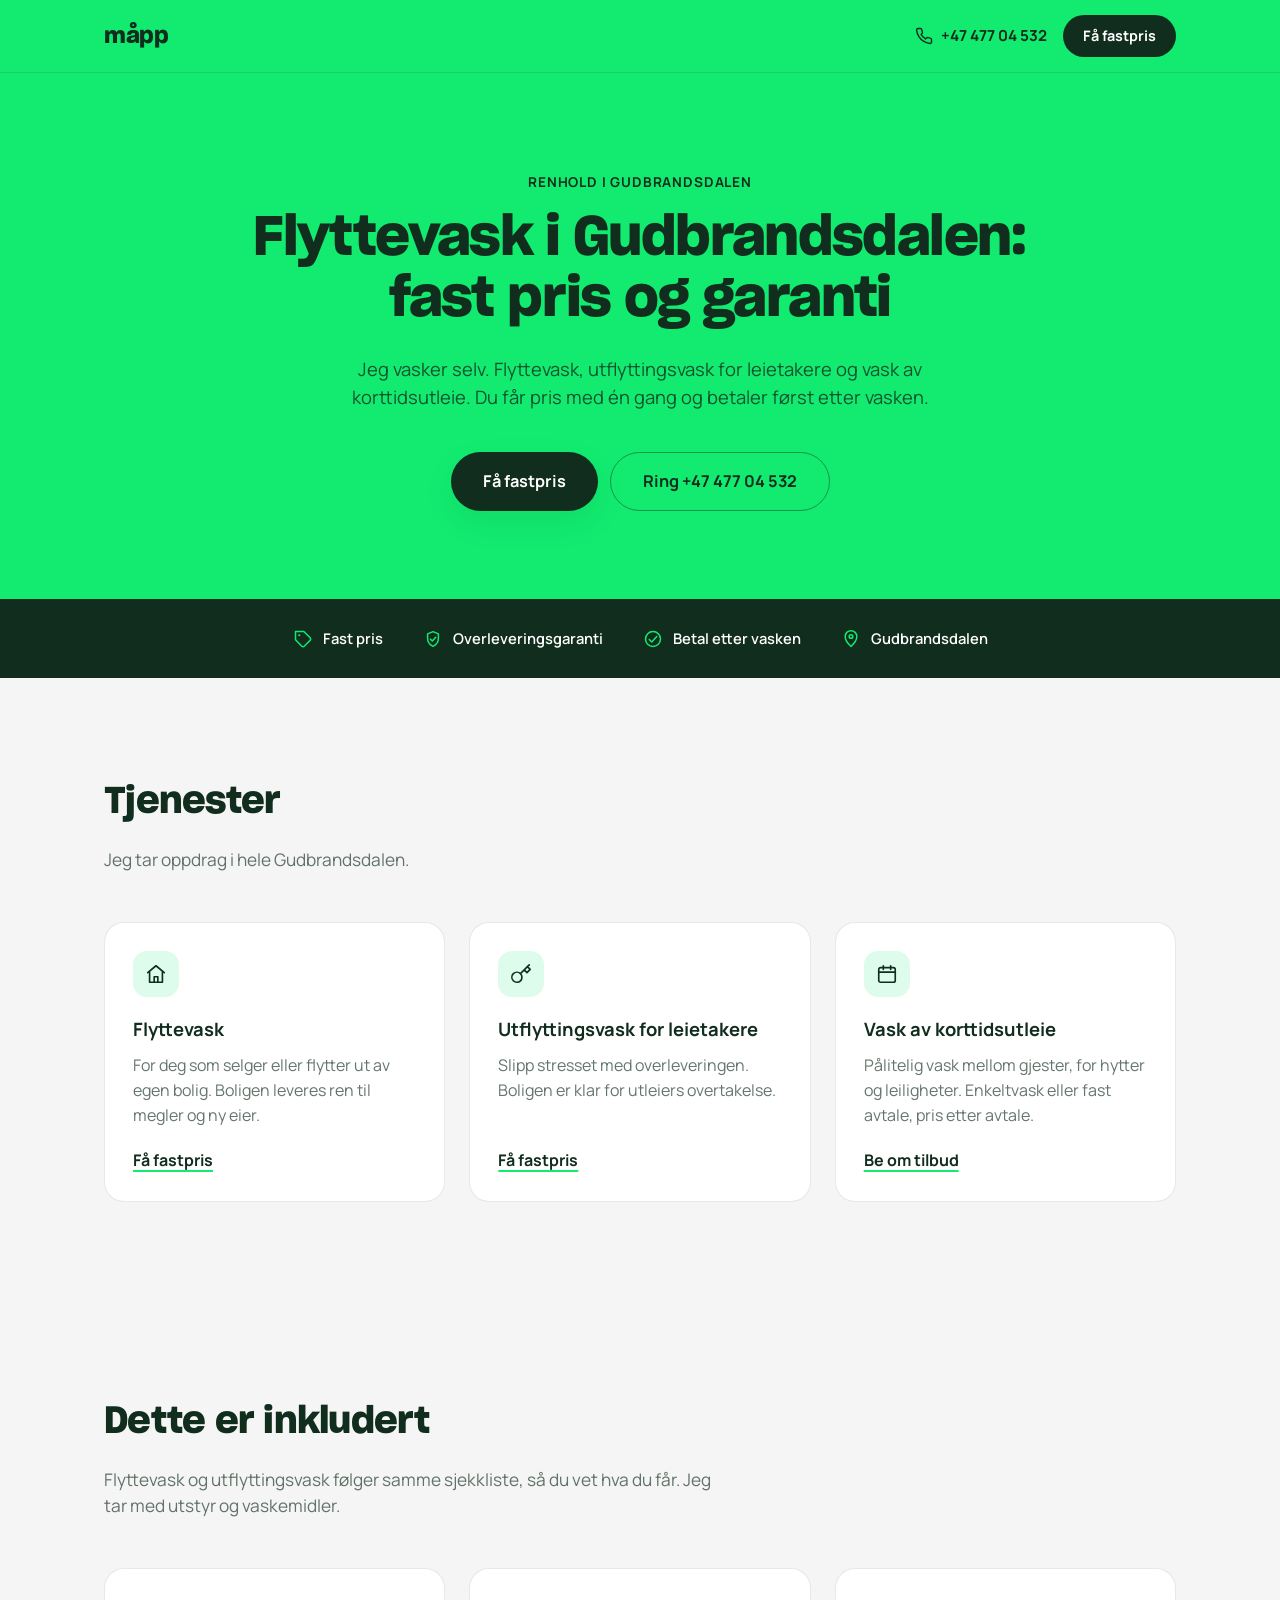
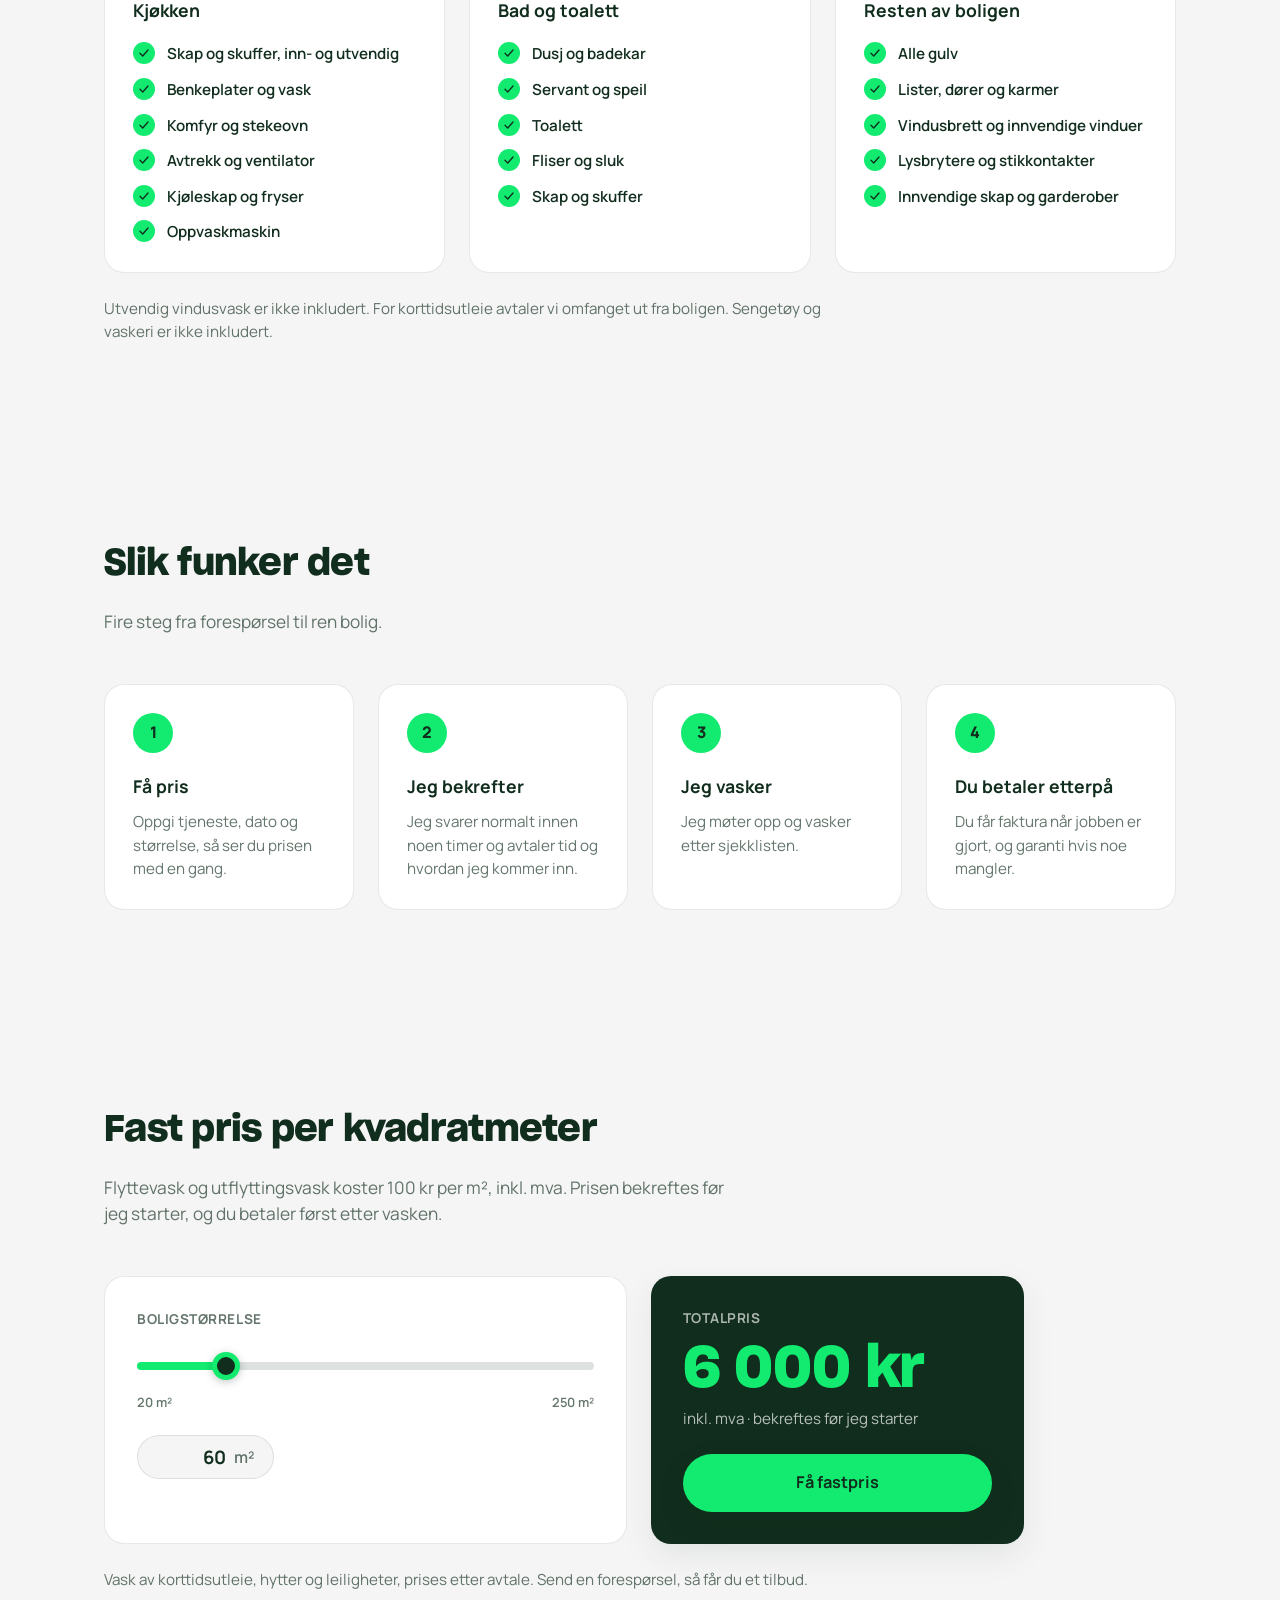
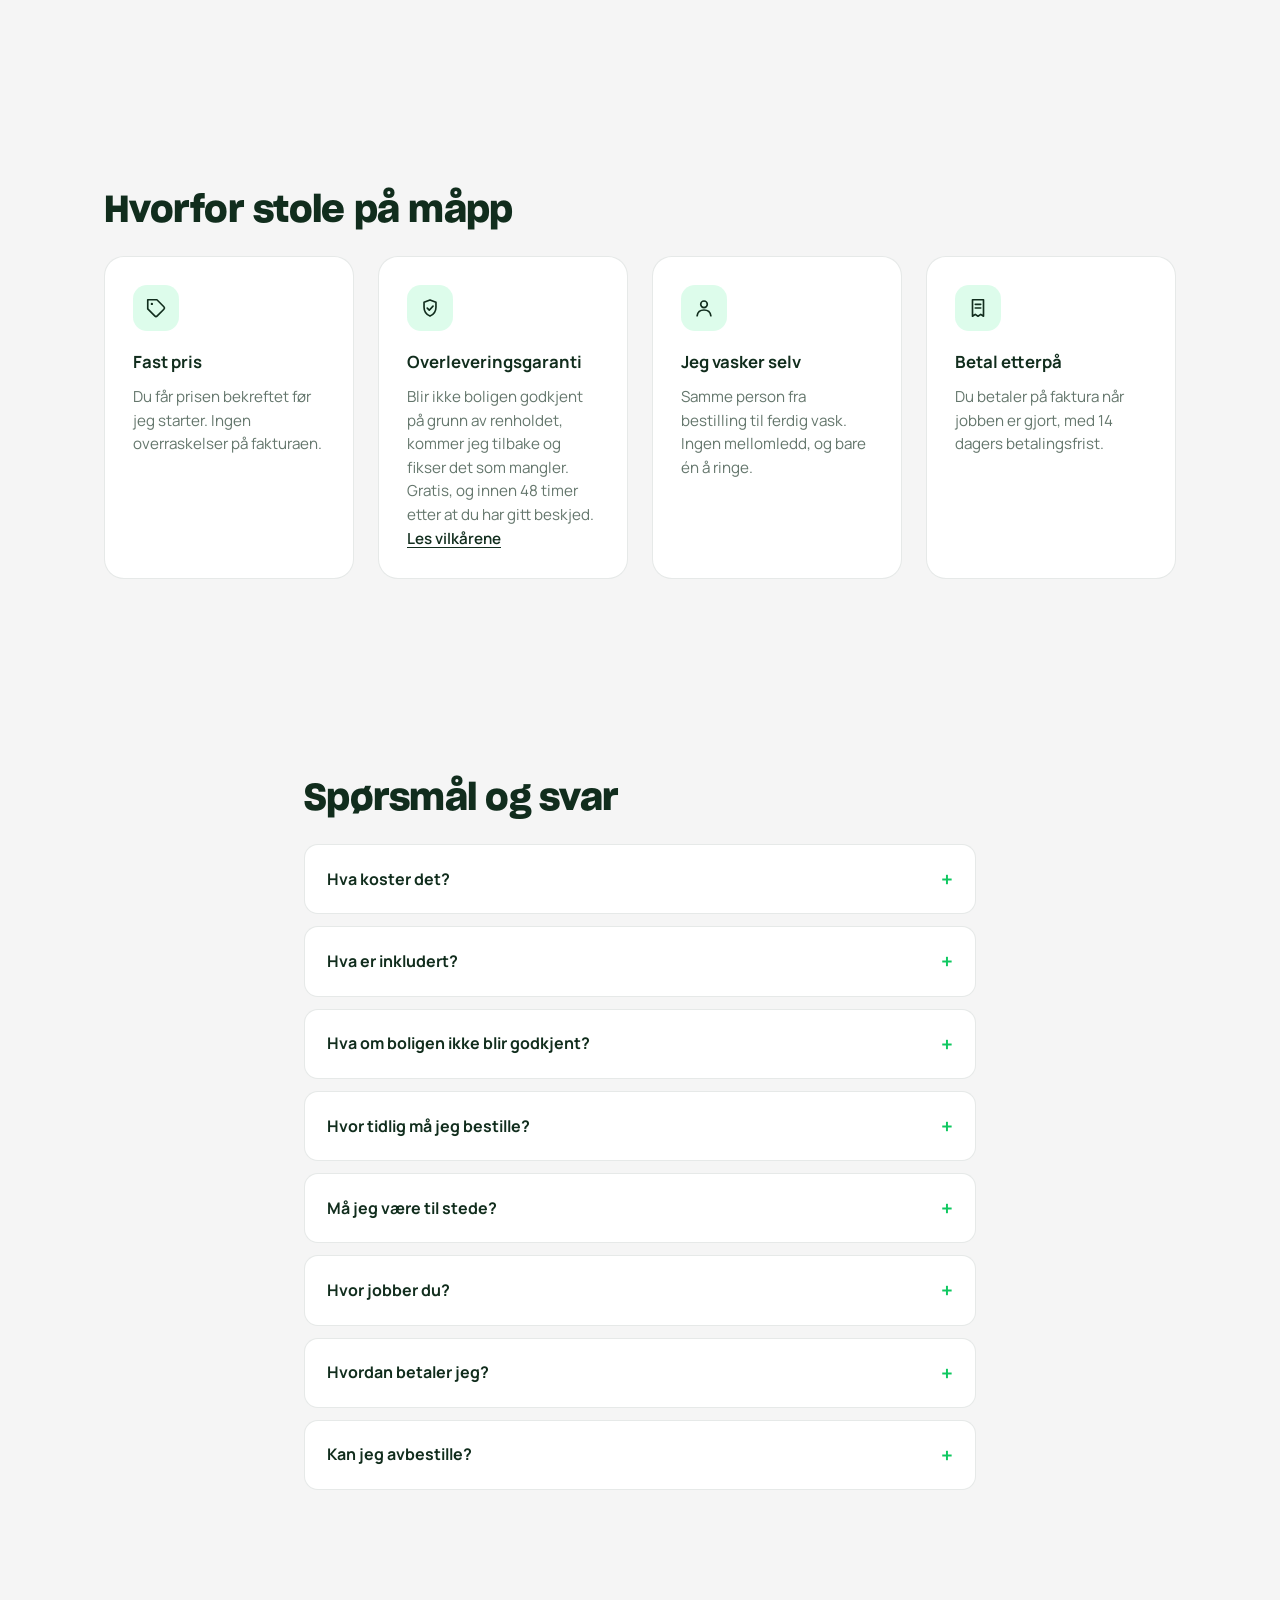
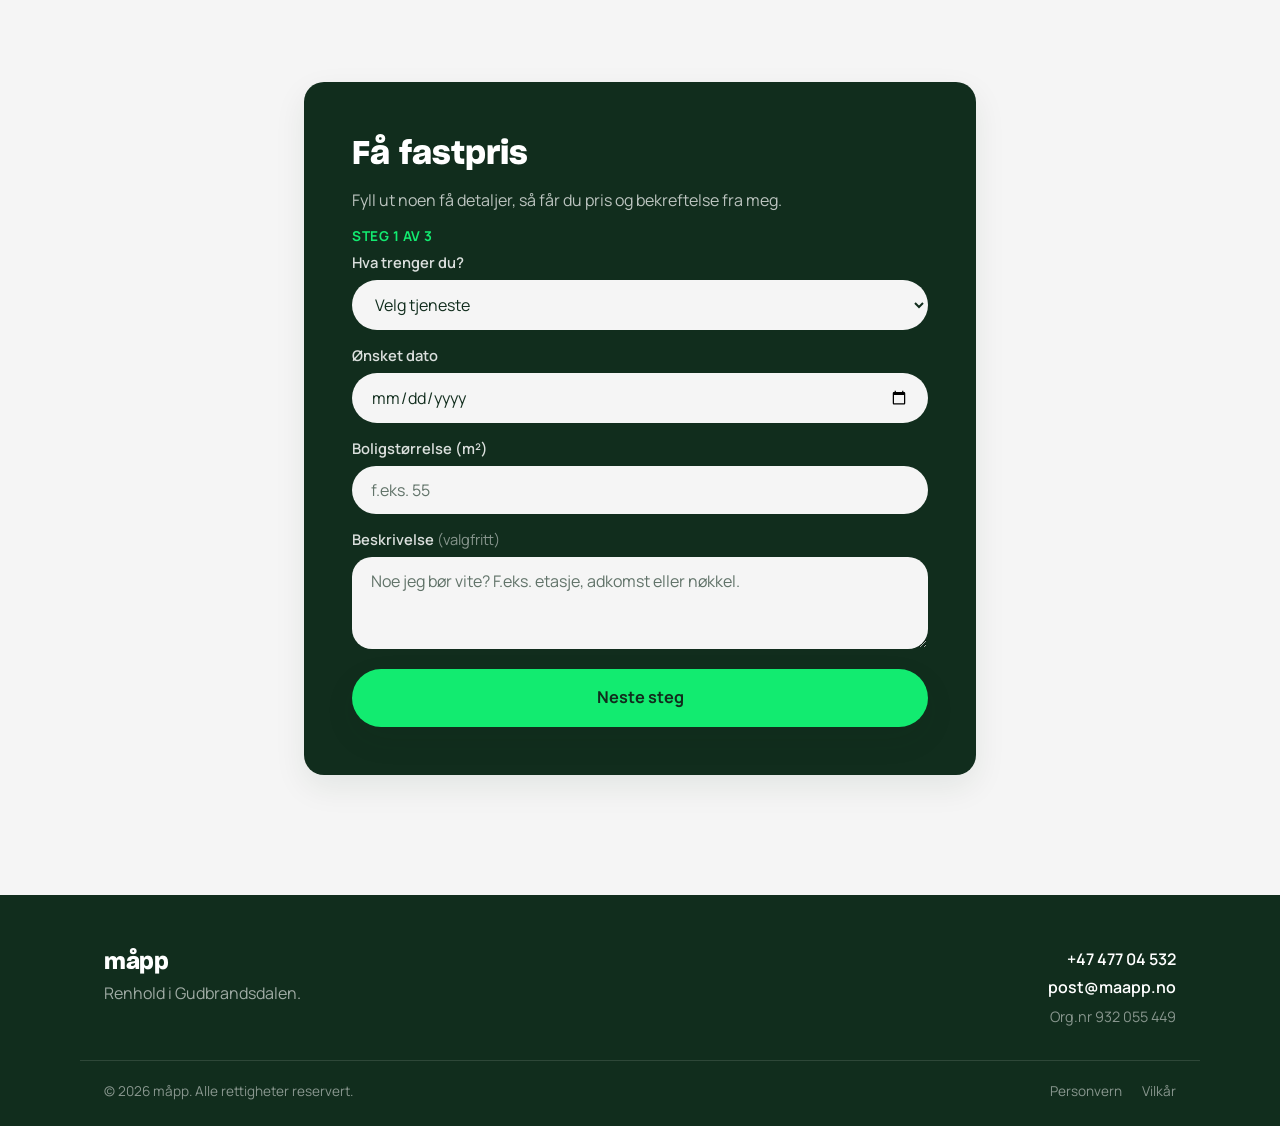
==== commit 0ce776b5: "Replace price example boxes with an interactive price calculator Slider (20-250 m2) with a synced m2" ====
--- a/index.html
+++ b/index.html
@@ -235,31 +235,29 @@
         Flyttevask og utflyttingsvask koster 100 kr per m², inkl. mva. Prisen bekreftes før jeg starter, og du betaler først etter vasken.
       </p>
 
-      <div class="price-grid">
-        <div class="price-card reveal">
-          <p class="price-size">40 m²</p>
-          <p class="price-amount">4 000 kr</p>
-        </div>
-        <div class="price-card reveal">
-          <p class="price-size">60 m²</p>
-          <p class="price-amount">6 000 kr</p>
-        </div>
-        <div class="price-card reveal">
-          <p class="price-size">90 m²</p>
-          <p class="price-amount">9 000 kr</p>
-        </div>
-        <div class="price-card reveal">
-          <p class="price-size">120 m²</p>
-          <p class="price-amount">12 000 kr</p>
+      <div class="price-calc reveal" data-calc>
+        <div class="price-calc-card">
+          <p class="calc-label">Boligstørrelse</p>
+          <div class="calc-slider">
+            <input type="range" class="calc-range" data-range min="20" max="250" step="5" value="60" aria-label="Boligstørrelse i kvadratmeter">
+            <div class="calc-scale"><span>20 m²</span><span>250 m²</span></div>
+          </div>
+          <label class="calc-input">
+            <input type="number" data-number min="1" max="1000" step="1" value="60" inputmode="numeric" aria-label="Boligstørrelse i kvadratmeter">
+            <span>m²</span>
+          </label>
+        </div>
+        <div class="price-calc-panel">
+          <p class="calc-label">Totalpris</p>
+          <output class="calc-total" data-total aria-live="polite">6 000 kr</output>
+          <p class="calc-sub">inkl. mva · bekreftes før jeg starter</p>
+          <a href="#skjema" class="btn btn-primary btn-large" data-calc-cta>Få fastpris</a>
         </div>
       </div>
 
       <p class="include-note reveal">
-        Alle priser er inkl. mva. Vask av korttidsutleie, hytter og leiligheter, prises etter avtale. Send en forespørsel, så får du et tilbud.
+        Vask av korttidsutleie, hytter og leiligheter, prises etter avtale. Send en forespørsel, så får du et tilbud.
       </p>
-      <div class="section-cta reveal">
-        <a href="#skjema" class="btn btn-primary btn-large">Få fastpris</a>
-      </div>
     </div>
   </section>
 
--- a/css/style.css
+++ b/css/style.css
@@ -216,7 +216,6 @@
   max-width: 620px;
   margin-bottom: 48px;
 }
-.section-cta { margin-top: 32px; }
 
 /* Services */
 .service-grid { display: grid; grid-template-columns: repeat(3, 1fr); gap: 24px; }
@@ -264,17 +263,76 @@
 .how-card h3 { font-size: 1.1rem; margin-bottom: 10px; font-weight: 700; }
 .how-card p { color: var(--text-muted); font-size: 0.95rem; }
 
-/* Pricing */
-.price-grid { display: grid; grid-template-columns: repeat(4, 1fr); gap: 24px; }
-.price-card {
-  background: var(--surface); border: 1px solid var(--border);
-  border-radius: var(--radius-lg); padding: 28px; text-align: center;
-}
-.price-size { color: var(--text-muted); font-weight: 600; margin-bottom: 6px; }
-.price-amount {
-  font-family: var(--font-headline);
-  font-size: 1.9rem; font-weight: 600; letter-spacing: -0.02em;
-}
+/* Pricing calculator */
+.price-calc { display: grid; grid-template-columns: 1.4fr 1fr; gap: 24px; max-width: 920px; }
+.price-calc-card {
+  display: flex; flex-direction: column; gap: 22px;
+  padding: 32px; background: var(--surface); border: 1px solid var(--border); border-radius: var(--radius-lg);
+}
+.price-calc-panel {
+  display: flex; flex-direction: column; justify-content: center;
+  padding: 32px; background: var(--accent); color: #ffffff;
+  border-radius: var(--radius-lg); box-shadow: var(--shadow);
+}
+.price-calc-panel .btn { margin-top: 24px; }
+
+.calc-label {
+  margin-bottom: 0;
+  font-weight: 700; font-size: 0.85rem; letter-spacing: 0.04em; text-transform: uppercase;
+  color: var(--text-muted);
+}
+.price-calc-panel .calc-label { margin-bottom: 10px; color: rgba(255, 255, 255, 0.65); }
+.calc-total {
+  display: block; color: var(--brand);
+  font-family: var(--font-headline); font-weight: 600; letter-spacing: -0.02em;
+  font-size: clamp(2.6rem, 6vw, 3.6rem); line-height: 1.1;
+}
+.calc-sub { margin-top: 4px; font-size: 0.95rem; color: rgba(255, 255, 255, 0.7); }
+
+.calc-range {
+  -webkit-appearance: none; appearance: none;
+  width: 100%; height: 28px; margin: 0; background: transparent; cursor: pointer;
+  --pct: 0%;
+}
+.calc-range:focus-visible { outline: 2px solid var(--accent); outline-offset: 4px; border-radius: 999px; }
+.calc-range::-webkit-slider-runnable-track {
+  height: 8px; border-radius: 999px;
+  background: linear-gradient(to right, var(--brand) var(--pct), rgba(17, 45, 29, 0.14) var(--pct));
+}
+.calc-range::-webkit-slider-thumb {
+  -webkit-appearance: none; appearance: none;
+  width: 28px; height: 28px; margin-top: -10px; border-radius: 50%;
+  background: var(--accent); border: 5px solid var(--brand);
+  box-shadow: 0 2px 8px rgba(17, 45, 29, 0.25);
+}
+.calc-range::-moz-range-track {
+  height: 8px; border-radius: 999px;
+  background: linear-gradient(to right, var(--brand) var(--pct), rgba(17, 45, 29, 0.14) var(--pct));
+}
+.calc-range::-moz-range-thumb {
+  box-sizing: border-box; width: 28px; height: 28px; border-radius: 50%;
+  background: var(--accent); border: 5px solid var(--brand);
+  box-shadow: 0 2px 8px rgba(17, 45, 29, 0.25);
+}
+.calc-scale {
+  display: flex; justify-content: space-between; margin-top: 6px;
+  font-size: 0.8rem; font-weight: 600; color: var(--text-muted);
+}
+
+.calc-input {
+  display: inline-flex; align-items: center; gap: 8px; align-self: flex-start;
+  padding: 8px 18px; background: var(--bg);
+  border: 1.5px solid var(--border); border-radius: 999px;
+}
+.calc-input:focus-within { border-color: var(--brand); }
+.calc-input input {
+  width: 70px; padding: 0; border: 0; outline: none; background: transparent;
+  font-family: var(--font); font-size: 1.15rem; font-weight: 700; color: var(--text);
+  text-align: right; -moz-appearance: textfield; appearance: textfield;
+}
+.calc-input input::-webkit-outer-spin-button,
+.calc-input input::-webkit-inner-spin-button { -webkit-appearance: none; margin: 0; }
+.calc-input span { font-weight: 600; color: var(--text-muted); }
 
 /* Trust */
 .trust-grid { display: grid; grid-template-columns: repeat(4, 1fr); gap: 24px; }
@@ -447,7 +505,7 @@
 /* ---------- Responsive ---------- */
 @media (max-width: 900px) {
   .service-grid, .include-grid { grid-template-columns: 1fr; }
-  .how-grid, .price-grid, .trust-grid { grid-template-columns: repeat(2, 1fr); }
+  .how-grid, .trust-grid { grid-template-columns: repeat(2, 1fr); }
 }
 
 @media (max-width: 760px) {
@@ -472,7 +530,10 @@
     gap: 8px; font-size: 0.85rem;
   }
   .section { padding: 64px 0; }
-  .how-grid, .price-grid, .trust-grid { grid-template-columns: 1fr; }
+  .how-grid, .trust-grid { grid-template-columns: 1fr; }
+  .price-calc { grid-template-columns: 1fr; }
+  .price-calc-panel { order: -1; }
+  .price-calc-card, .price-calc-panel { padding: 24px; }
   .form-card { padding: 28px; }
   .site-footer { padding-top: 40px; }
   .footer-inner { flex-direction: column; }
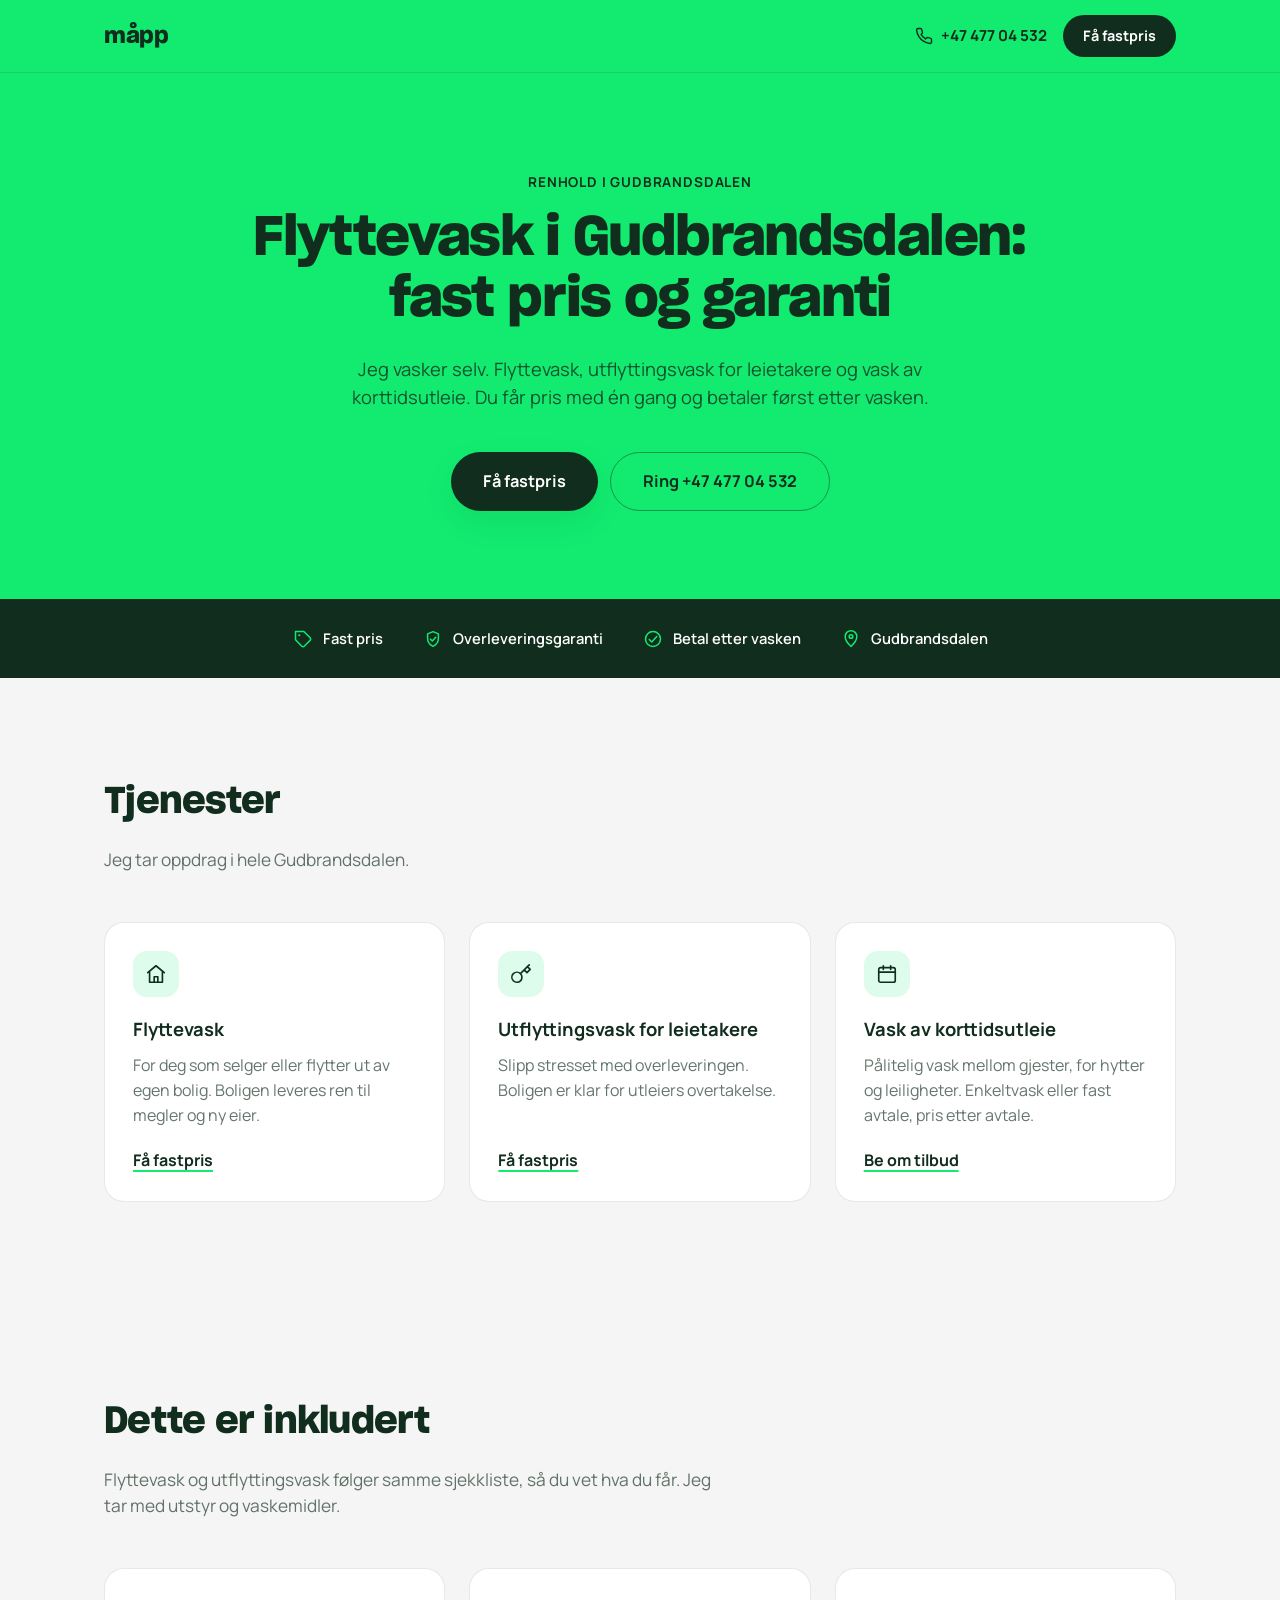
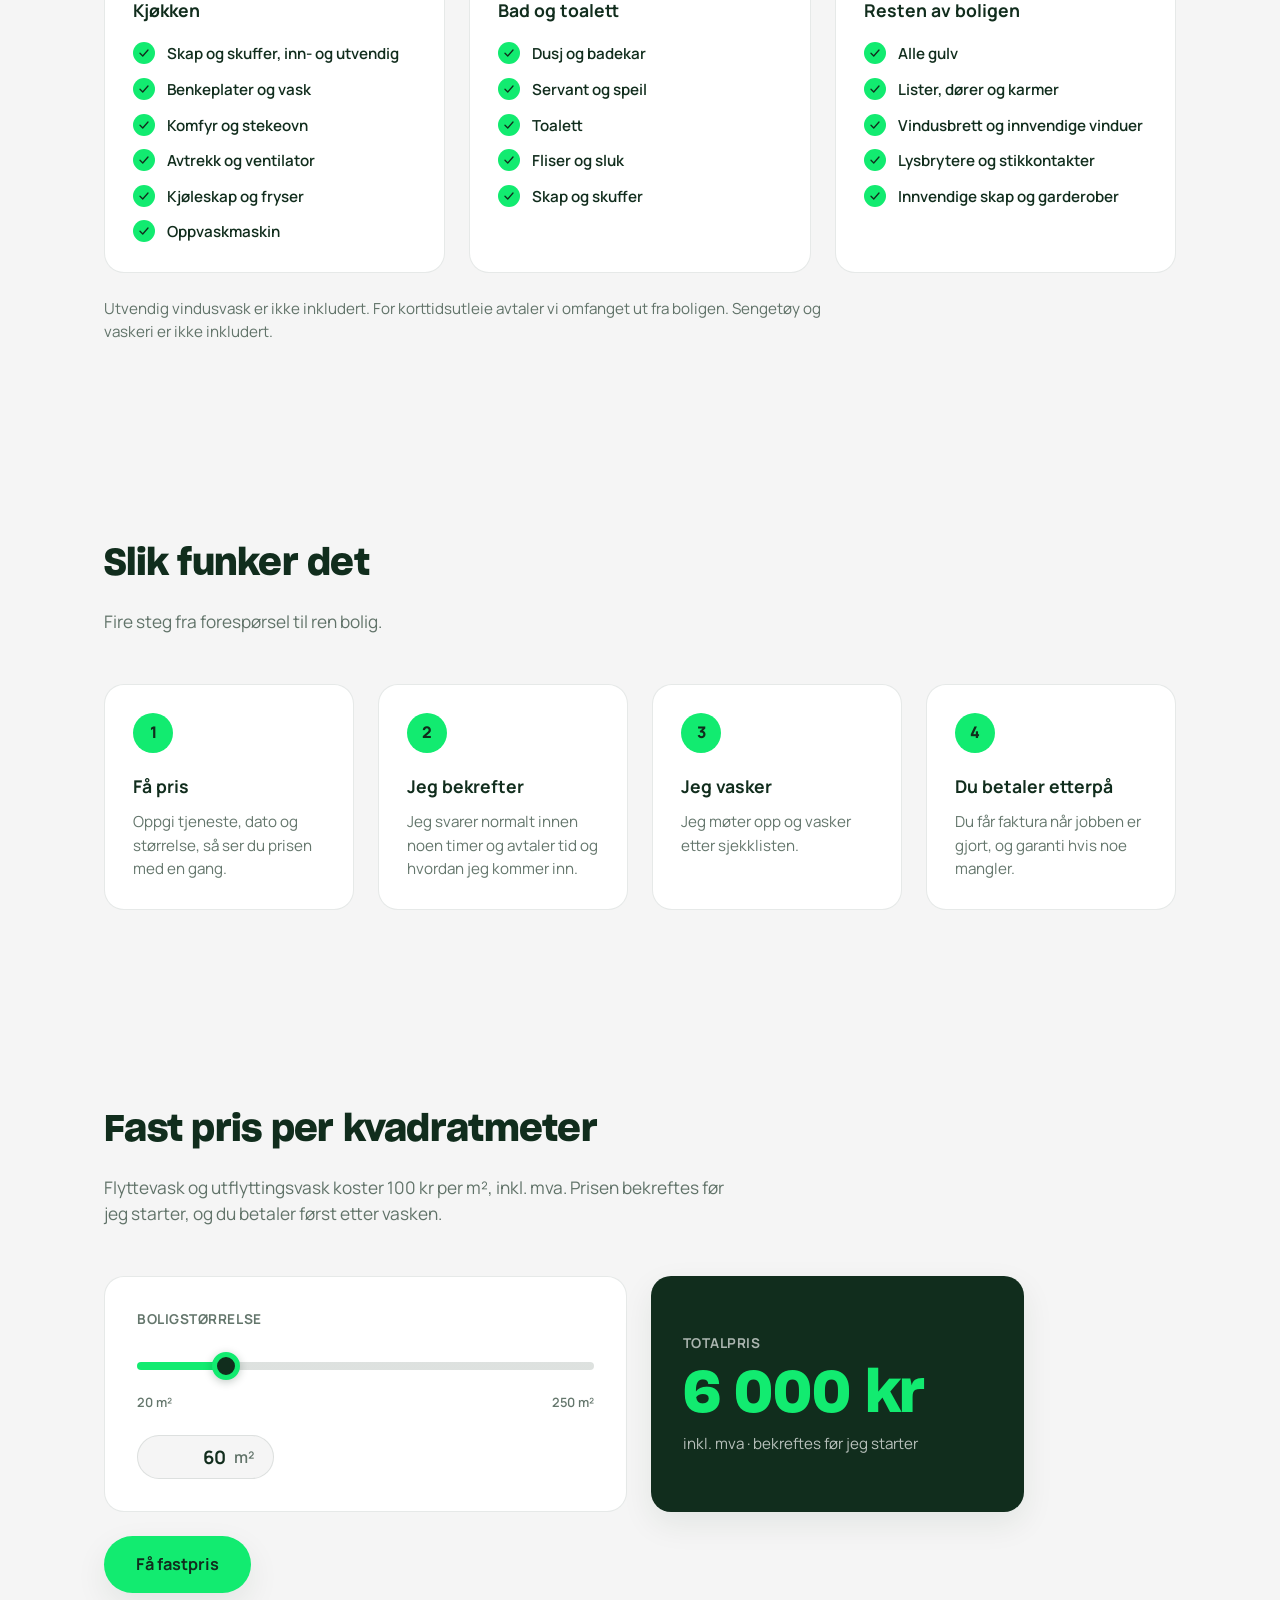
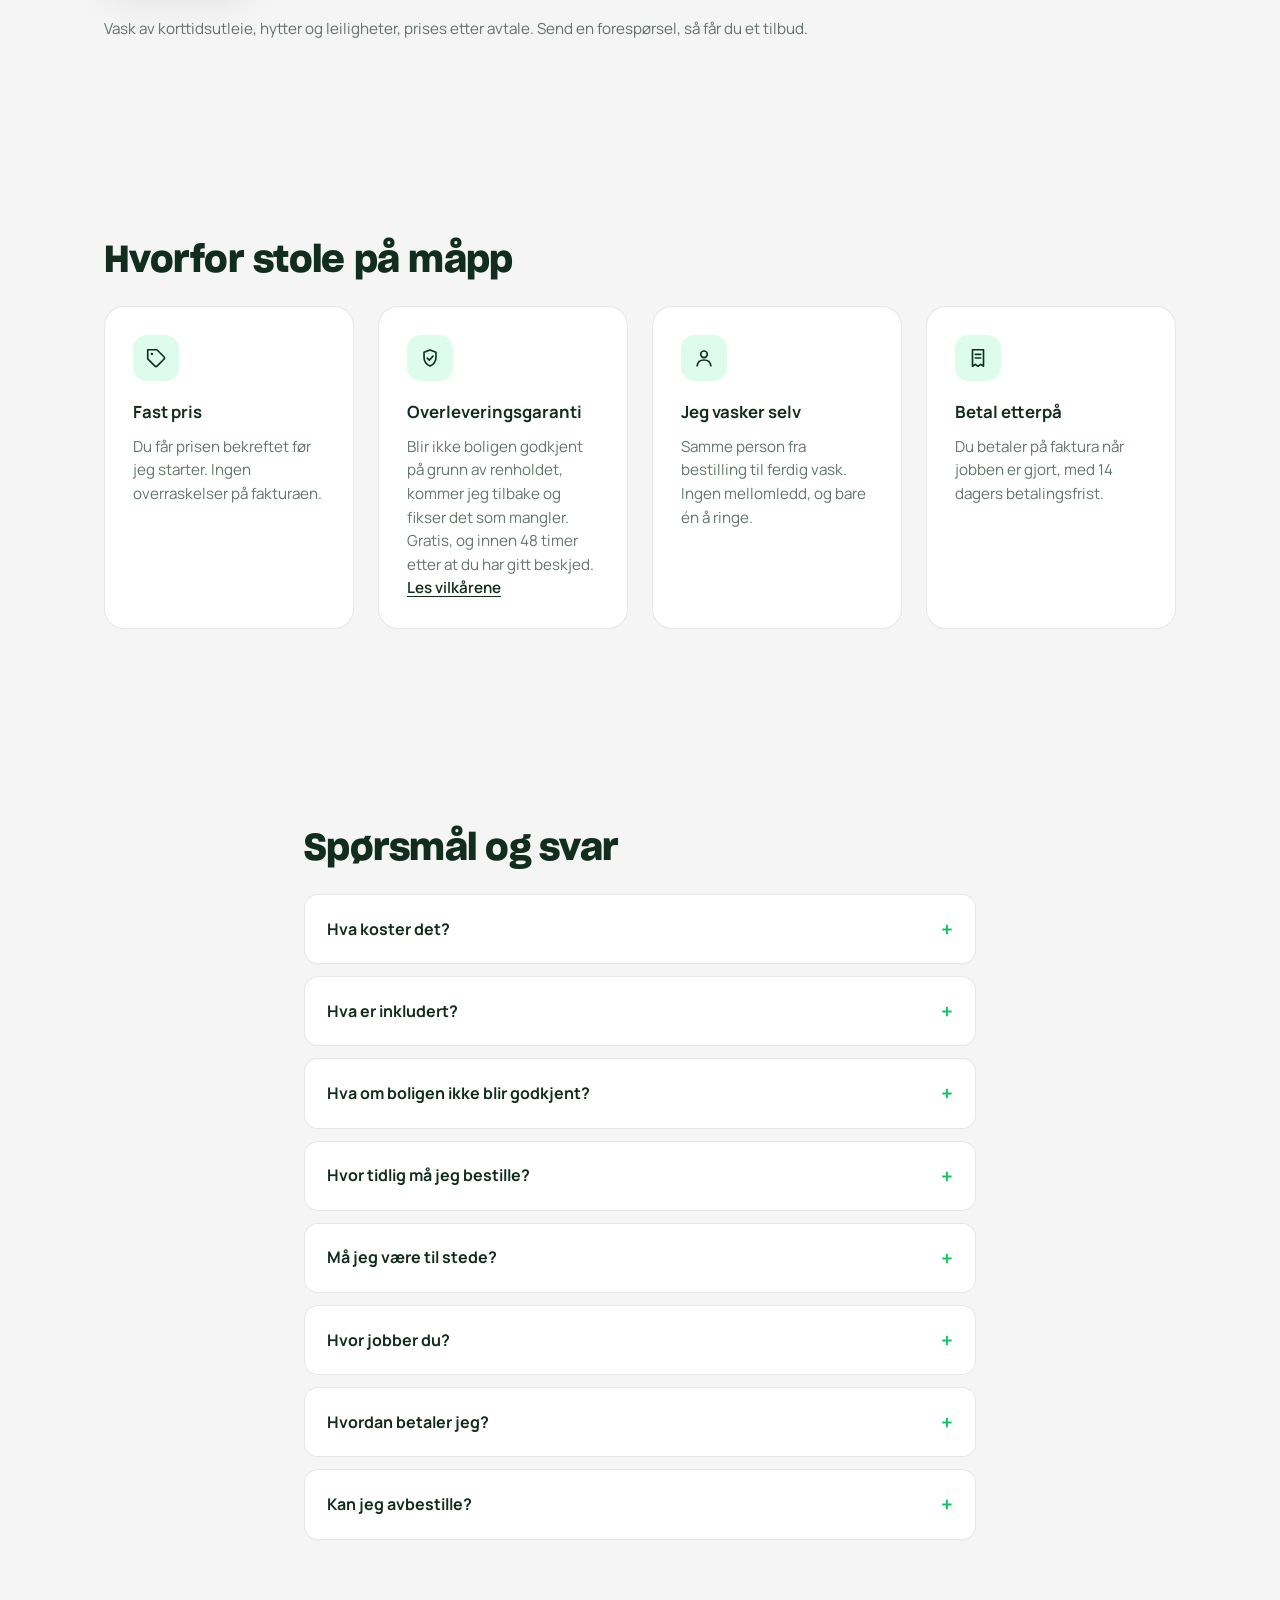
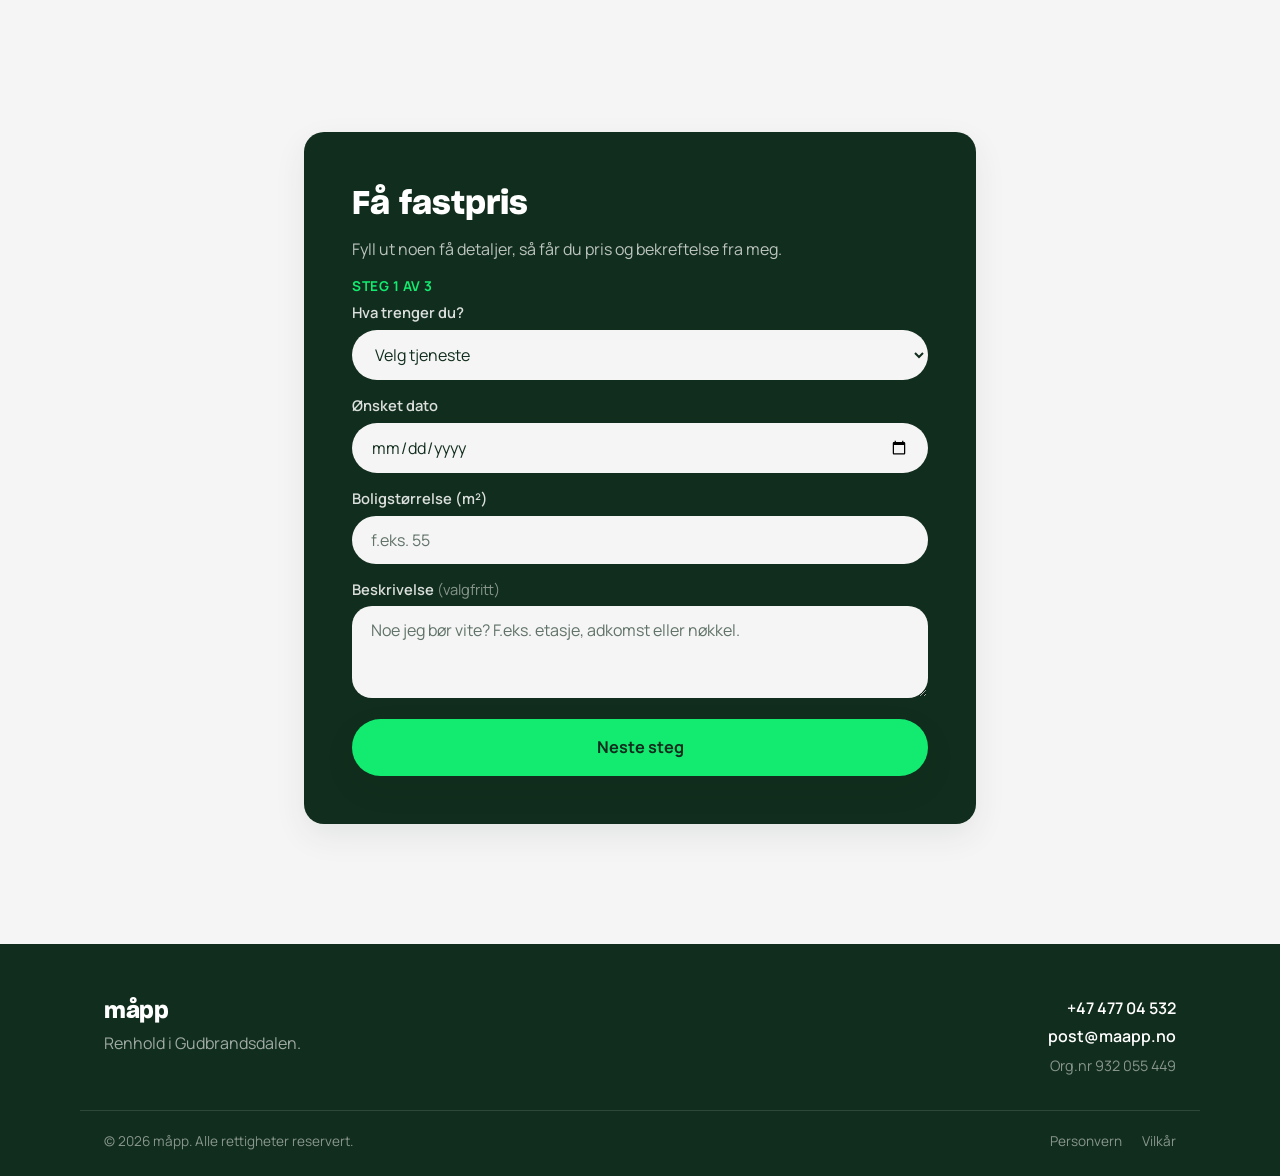
==== commit bcbf648f: "Move price calculator button below the estimator The "Få fastpris" button now sits under the calcula" ====
--- a/index.html
+++ b/index.html
@@ -235,22 +235,26 @@
         Flyttevask og utflyttingsvask koster 100 kr per m², inkl. mva. Prisen bekreftes før jeg starter, og du betaler først etter vasken.
       </p>
 
-      <div class="price-calc reveal" data-calc>
-        <div class="price-calc-card">
-          <p class="calc-label">Boligstørrelse</p>
-          <div class="calc-slider">
-            <input type="range" class="calc-range" data-range min="20" max="250" step="5" value="60" aria-label="Boligstørrelse i kvadratmeter">
-            <div class="calc-scale"><span>20 m²</span><span>250 m²</span></div>
+      <div class="reveal" data-calc>
+        <div class="price-calc">
+          <div class="price-calc-card">
+            <p class="calc-label">Boligstørrelse</p>
+            <div class="calc-slider">
+              <input type="range" class="calc-range" data-range min="20" max="250" step="5" value="60" aria-label="Boligstørrelse i kvadratmeter">
+              <div class="calc-scale"><span>20 m²</span><span>250 m²</span></div>
+            </div>
+            <label class="calc-input">
+              <input type="number" data-number min="1" max="1000" step="1" value="60" inputmode="numeric" aria-label="Boligstørrelse i kvadratmeter">
+              <span>m²</span>
+            </label>
           </div>
-          <label class="calc-input">
-            <input type="number" data-number min="1" max="1000" step="1" value="60" inputmode="numeric" aria-label="Boligstørrelse i kvadratmeter">
-            <span>m²</span>
-          </label>
-        </div>
-        <div class="price-calc-panel">
-          <p class="calc-label">Totalpris</p>
-          <output class="calc-total" data-total aria-live="polite">6 000 kr</output>
-          <p class="calc-sub">inkl. mva · bekreftes før jeg starter</p>
+          <div class="price-calc-panel">
+            <p class="calc-label">Totalpris</p>
+            <output class="calc-total" data-total aria-live="polite">6 000 kr</output>
+            <p class="calc-sub">inkl. mva · bekreftes før jeg starter</p>
+          </div>
+        </div>
+        <div class="price-calc-cta">
           <a href="#skjema" class="btn btn-primary btn-large" data-calc-cta>Få fastpris</a>
         </div>
       </div>
--- a/css/style.css
+++ b/css/style.css
@@ -274,7 +274,7 @@
   padding: 32px; background: var(--accent); color: #ffffff;
   border-radius: var(--radius-lg); box-shadow: var(--shadow);
 }
-.price-calc-panel .btn { margin-top: 24px; }
+.price-calc-cta { margin-top: 24px; }
 
 .calc-label {
   margin-bottom: 0;
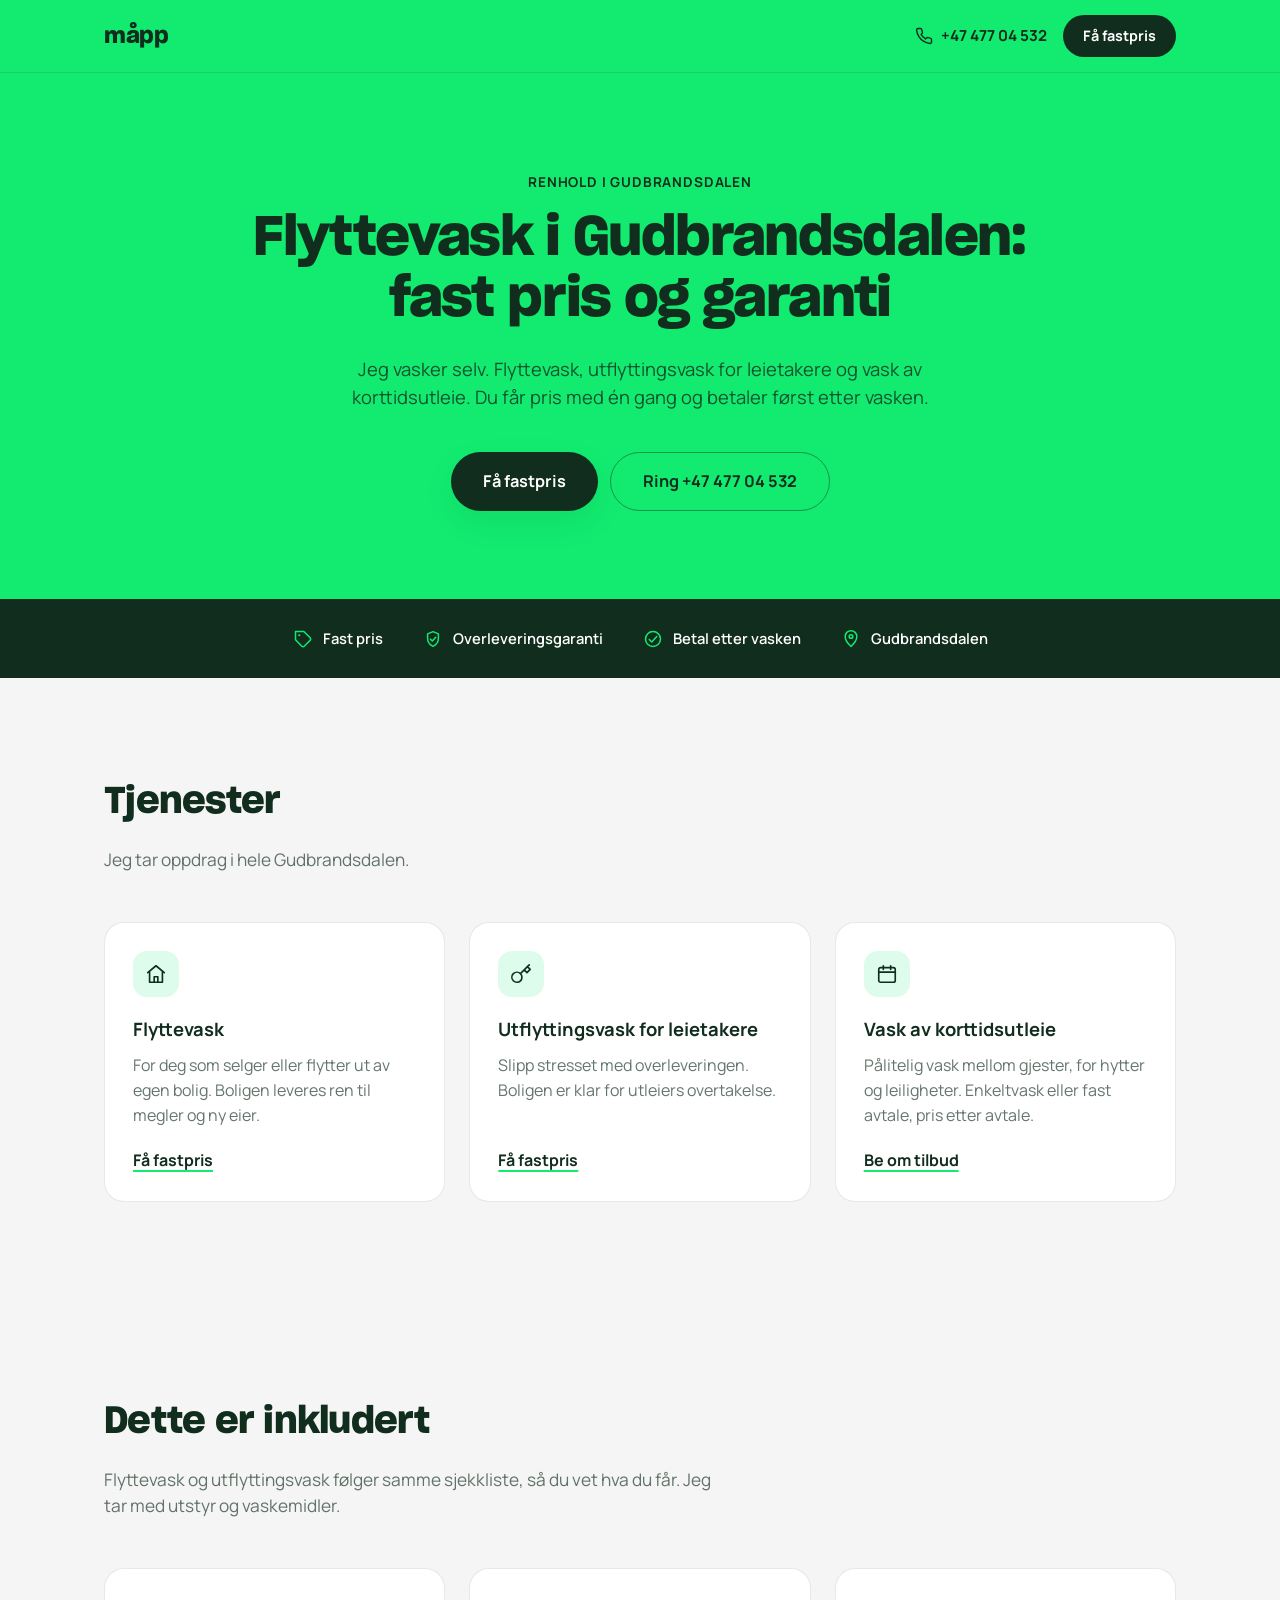
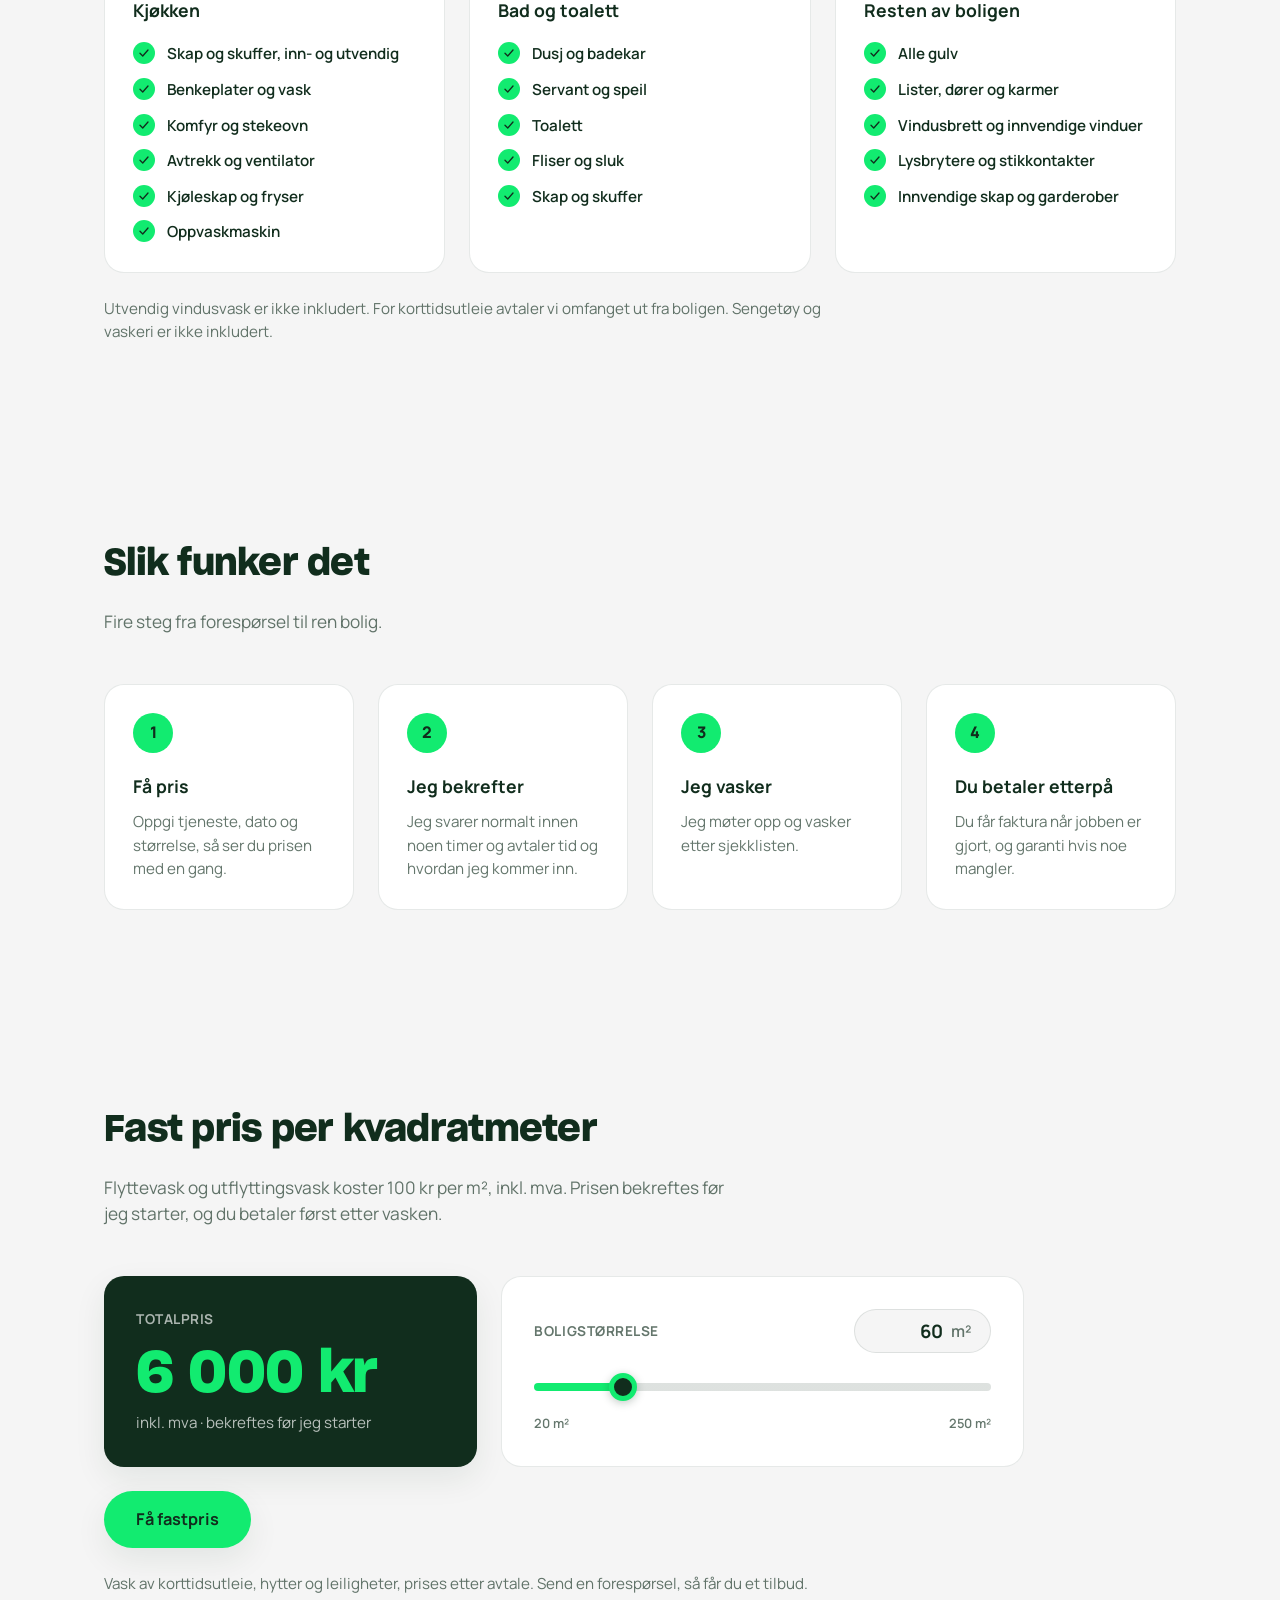
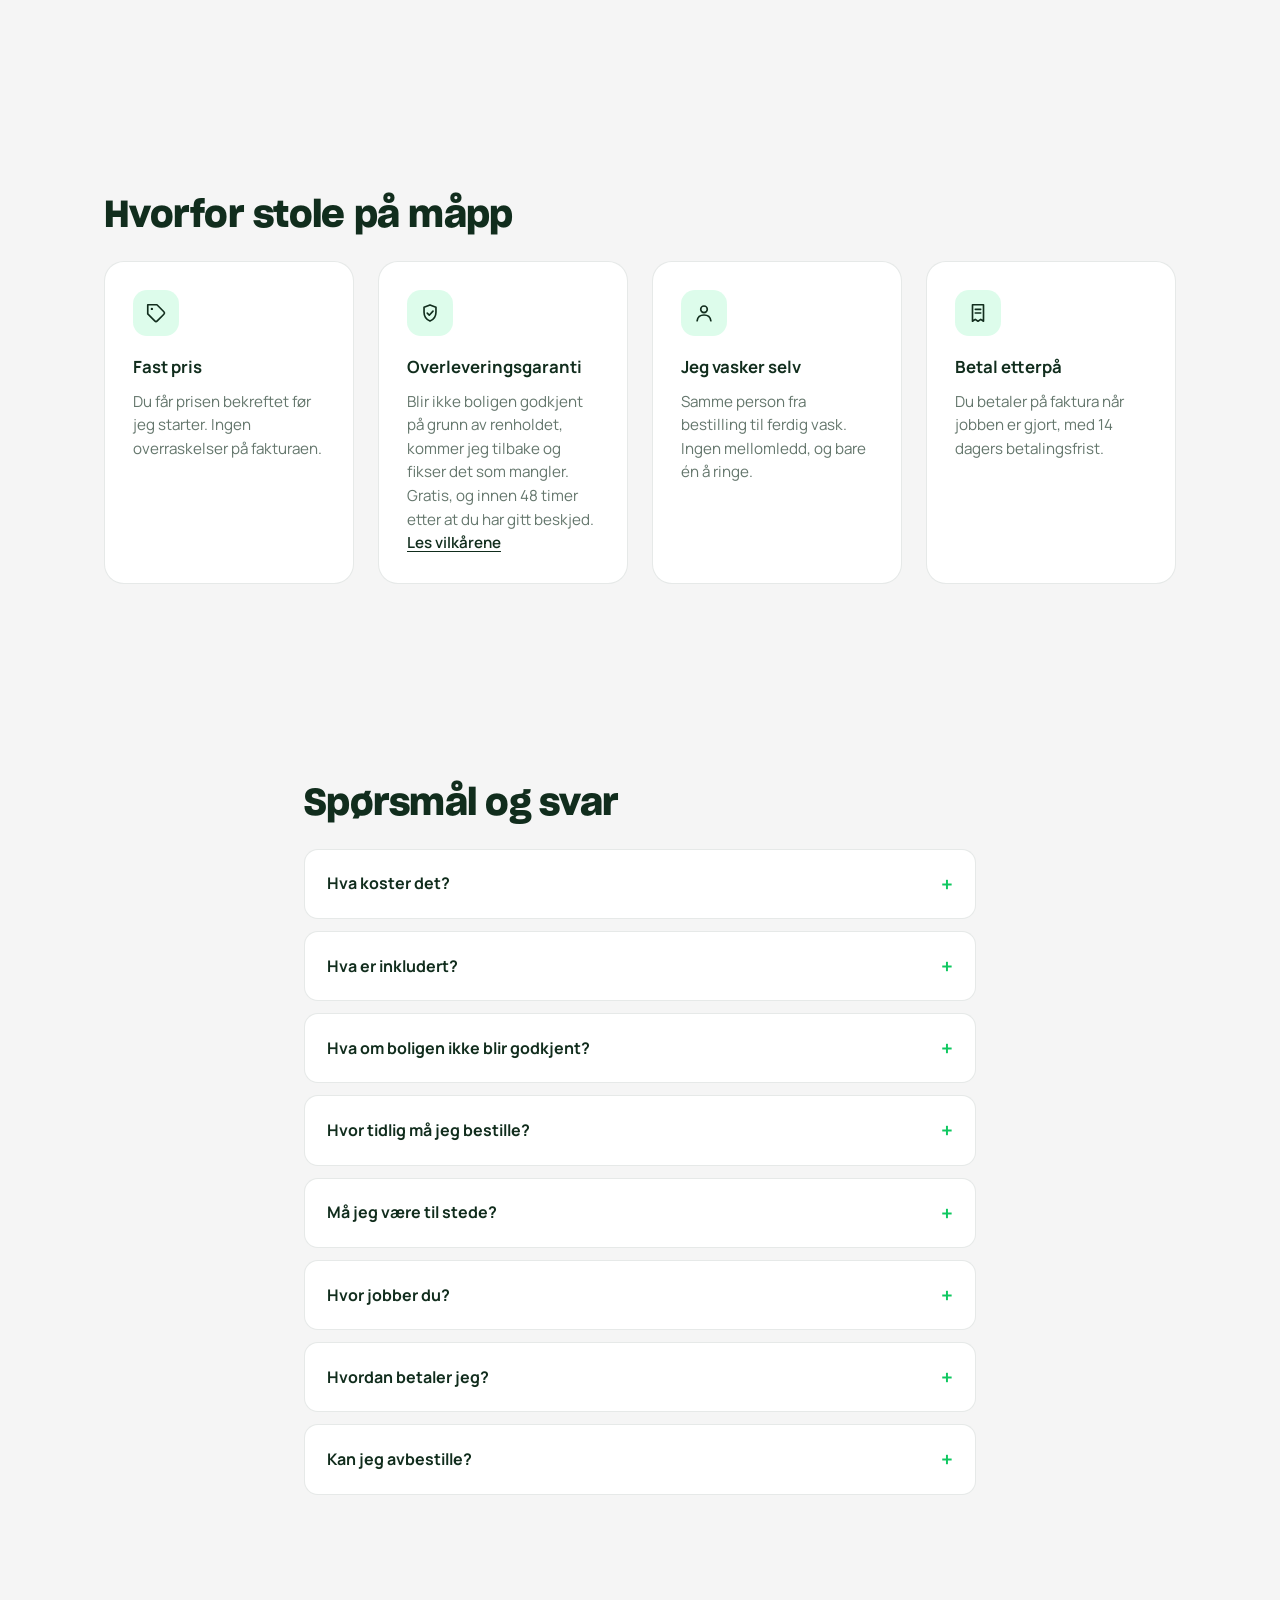
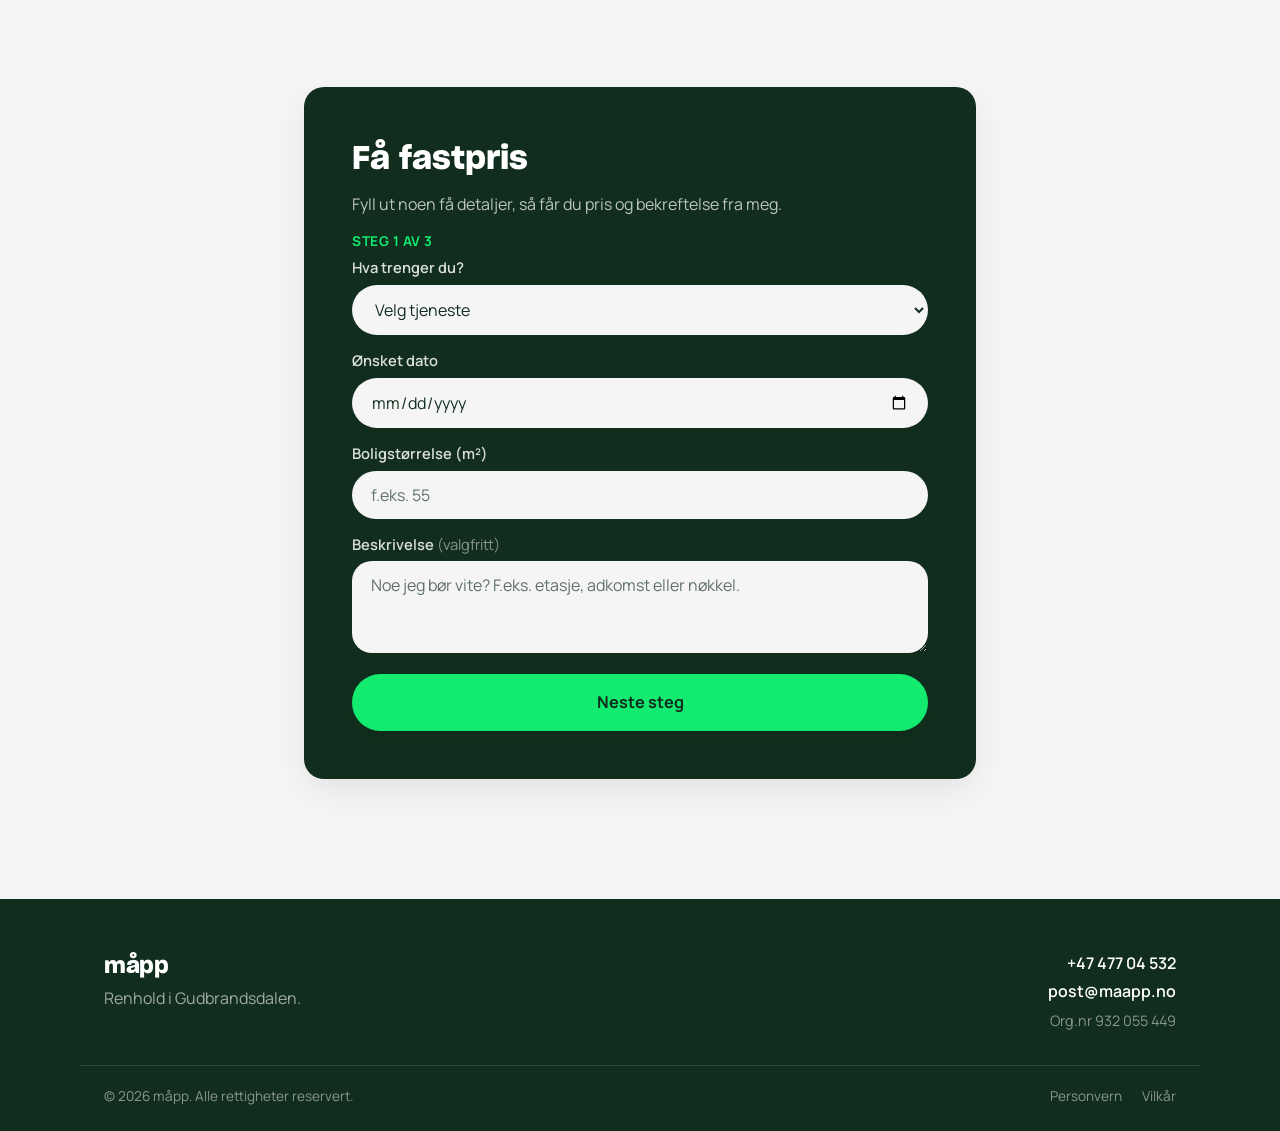
==== commit 98d4ec85: "Show price first in the calculator and balance the two boxes Price box now comes before the slider b" ====
--- a/index.html
+++ b/index.html
@@ -237,21 +237,23 @@
 
       <div class="reveal" data-calc>
         <div class="price-calc">
-          <div class="price-calc-card">
-            <p class="calc-label">Boligstørrelse</p>
-            <div class="calc-slider">
-              <input type="range" class="calc-range" data-range min="20" max="250" step="5" value="60" aria-label="Boligstørrelse i kvadratmeter">
-              <div class="calc-scale"><span>20 m²</span><span>250 m²</span></div>
-            </div>
-            <label class="calc-input">
-              <input type="number" data-number min="1" max="1000" step="1" value="60" inputmode="numeric" aria-label="Boligstørrelse i kvadratmeter">
-              <span>m²</span>
-            </label>
-          </div>
           <div class="price-calc-panel">
             <p class="calc-label">Totalpris</p>
             <output class="calc-total" data-total aria-live="polite">6 000 kr</output>
             <p class="calc-sub">inkl. mva · bekreftes før jeg starter</p>
+          </div>
+          <div class="price-calc-card">
+            <div class="calc-head">
+              <p class="calc-label">Boligstørrelse</p>
+              <label class="calc-input">
+                <input type="number" data-number min="1" max="1000" step="1" value="60" inputmode="numeric" aria-label="Boligstørrelse i kvadratmeter">
+                <span>m²</span>
+              </label>
+            </div>
+            <div class="calc-slider">
+              <input type="range" class="calc-range" data-range min="20" max="250" step="5" value="60" aria-label="Boligstørrelse i kvadratmeter">
+              <div class="calc-scale"><span>20 m²</span><span>250 m²</span></div>
+            </div>
           </div>
         </div>
         <div class="price-calc-cta">
--- a/css/style.css
+++ b/css/style.css
@@ -264,24 +264,26 @@
 .how-card p { color: var(--text-muted); font-size: 0.95rem; }
 
 /* Pricing calculator */
-.price-calc { display: grid; grid-template-columns: 1.4fr 1fr; gap: 24px; max-width: 920px; }
-.price-calc-card {
-  display: flex; flex-direction: column; gap: 22px;
-  padding: 32px; background: var(--surface); border: 1px solid var(--border); border-radius: var(--radius-lg);
-}
-.price-calc-panel {
+.price-calc { display: grid; grid-template-columns: 1fr 1.4fr; gap: 24px; max-width: 920px; }
+.price-calc-card, .price-calc-panel {
   display: flex; flex-direction: column; justify-content: center;
-  padding: 32px; background: var(--accent); color: #ffffff;
-  border-radius: var(--radius-lg); box-shadow: var(--shadow);
-}
+  padding: 32px; border-radius: var(--radius-lg);
+}
+.price-calc-card { background: var(--surface); border: 1px solid var(--border); }
+.price-calc-panel { background: var(--accent); color: #ffffff; box-shadow: var(--shadow); }
 .price-calc-cta { margin-top: 24px; }
 
 .calc-label {
-  margin-bottom: 0;
+  margin-bottom: 14px;
   font-weight: 700; font-size: 0.85rem; letter-spacing: 0.04em; text-transform: uppercase;
   color: var(--text-muted);
 }
-.price-calc-panel .calc-label { margin-bottom: 10px; color: rgba(255, 255, 255, 0.65); }
+.price-calc-panel .calc-label { color: rgba(255, 255, 255, 0.65); }
+.calc-head {
+  display: flex; align-items: center; justify-content: space-between; flex-wrap: wrap;
+  gap: 12px; margin-bottom: 20px;
+}
+.calc-head .calc-label { margin-bottom: 0; }
 .calc-total {
   display: block; color: var(--brand);
   font-family: var(--font-headline); font-weight: 600; letter-spacing: -0.02em;
@@ -320,7 +322,7 @@
 }
 
 .calc-input {
-  display: inline-flex; align-items: center; gap: 8px; align-self: flex-start;
+  display: inline-flex; align-items: center; gap: 8px; flex-shrink: 0;
   padding: 8px 18px; background: var(--bg);
   border: 1.5px solid var(--border); border-radius: 999px;
 }
@@ -532,7 +534,6 @@
   .section { padding: 64px 0; }
   .how-grid, .trust-grid { grid-template-columns: 1fr; }
   .price-calc { grid-template-columns: 1fr; }
-  .price-calc-panel { order: -1; }
   .price-calc-card, .price-calc-panel { padding: 24px; }
   .form-card { padding: 28px; }
   .site-footer { padding-top: 40px; }
